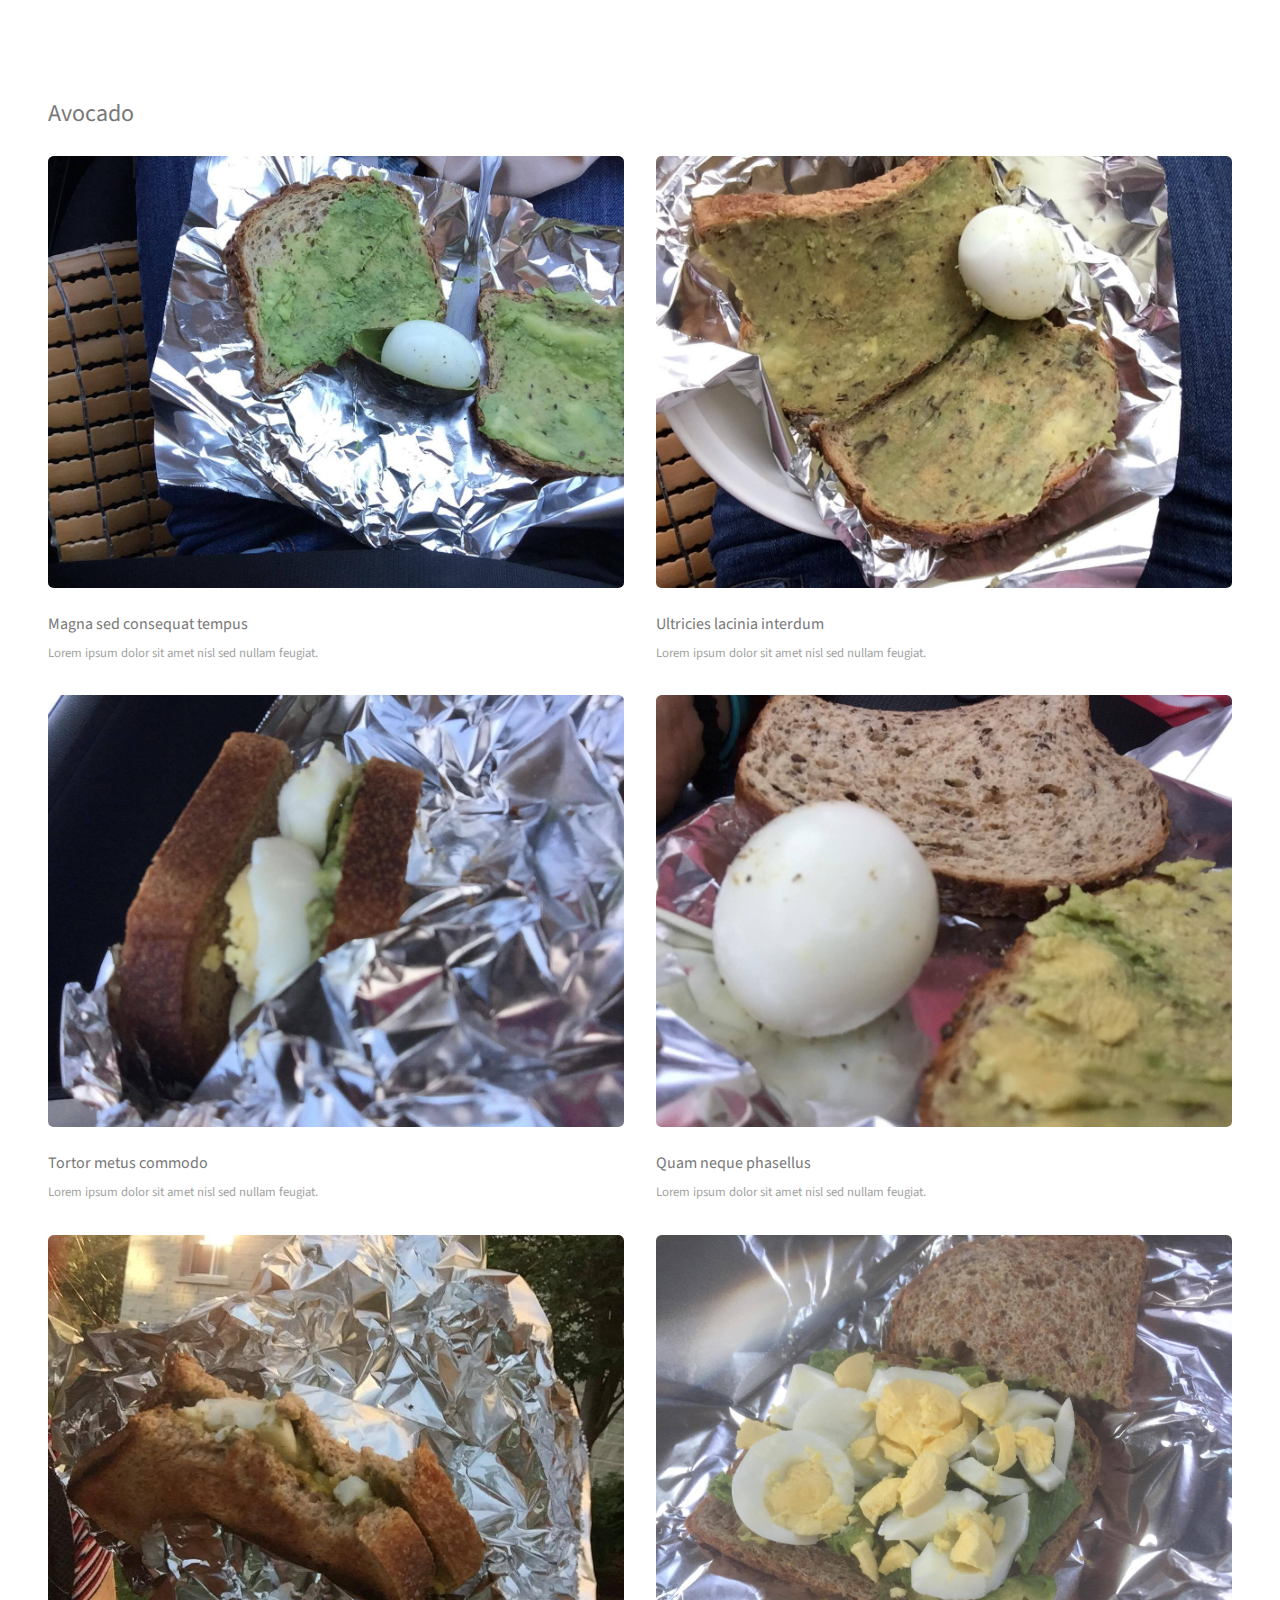
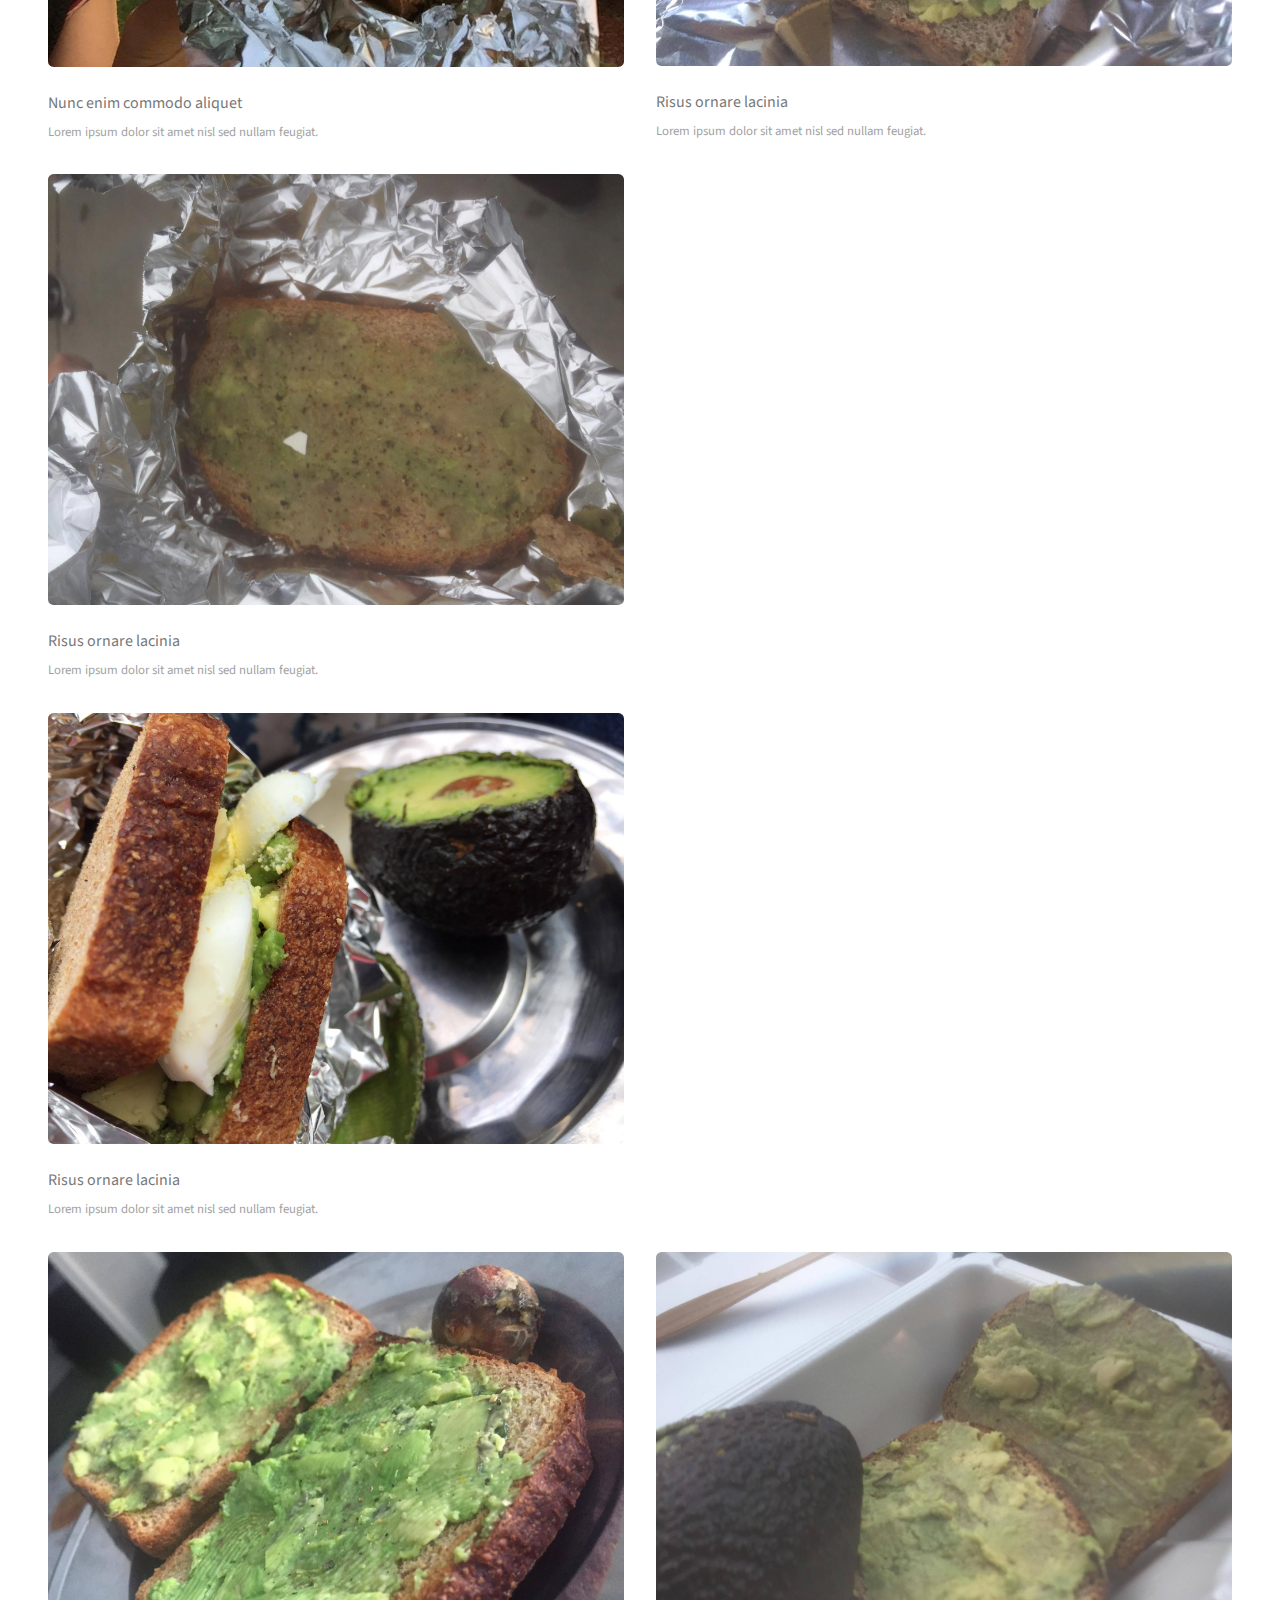
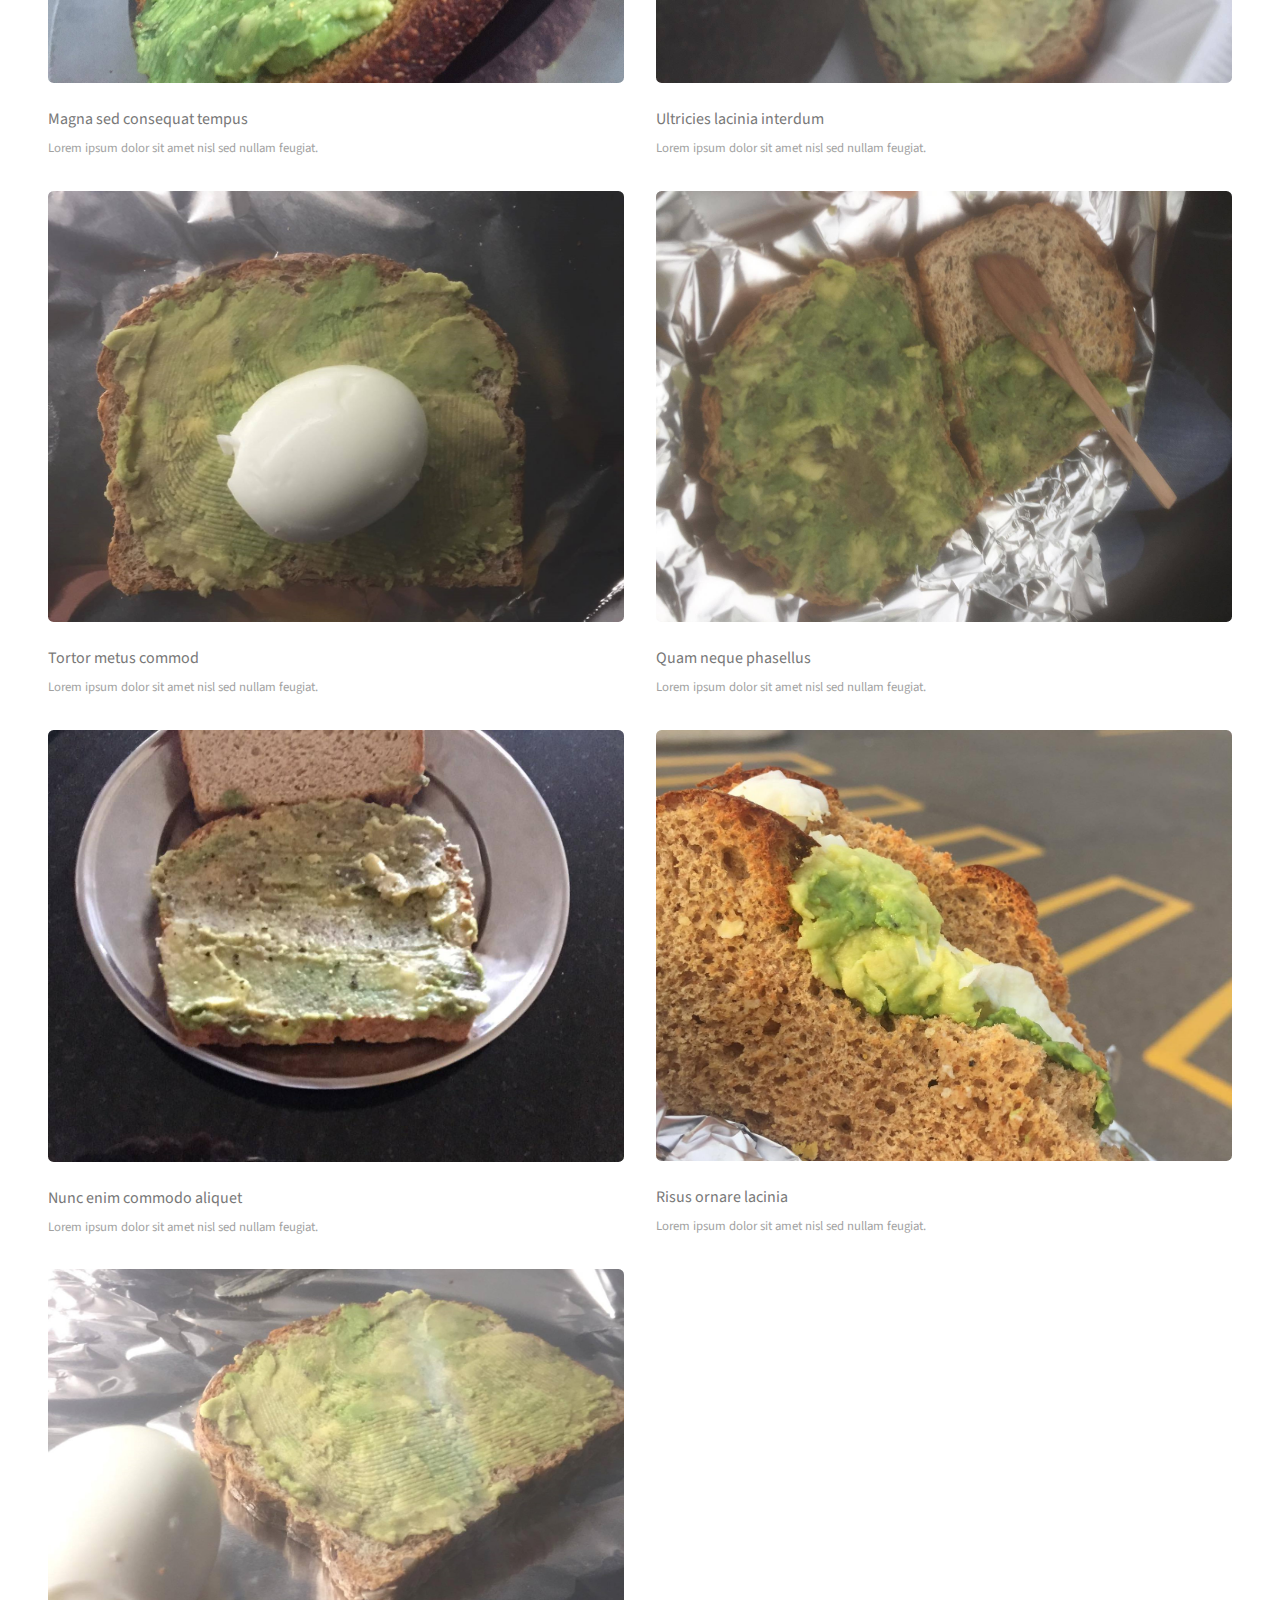
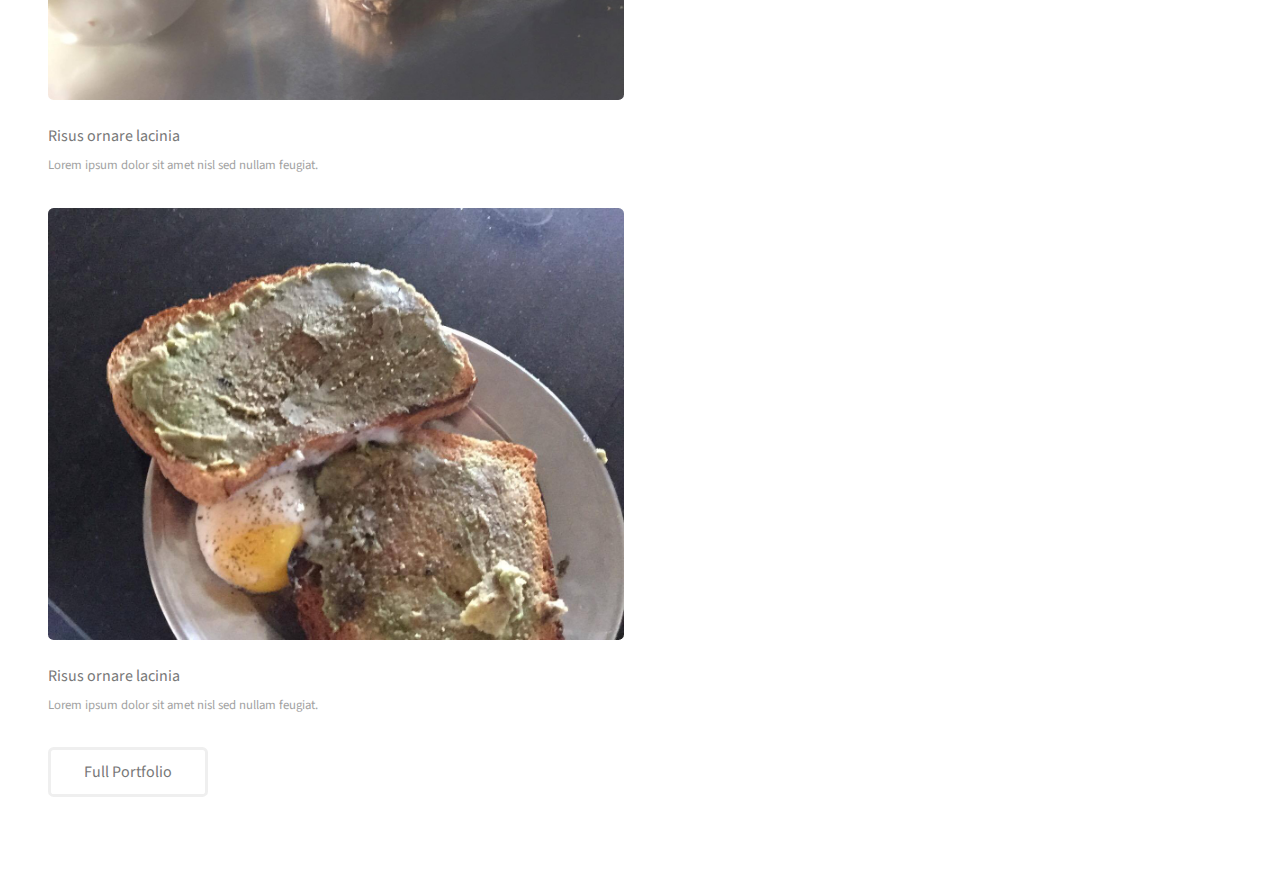
==== avocado.html @ f1cac6ac "added avocado page, fixed footer bug, added more projects to portfolio" ====
<!DOCTYPE HTML>
<!--
	Strata by HTML5 UP
	html5up.net | @ajlkn
	Free for personal and commercial use under the CCA 3.0 license (html5up.net/license)
-->
<html>
	<head>
		<title>Monica Xu | Avocado</title>
		<meta charset="utf-8" />
		<meta name="viewport" content="width=device-width, initial-scale=1" />
		<!--[if lte IE 8]><script src="assets/js/ie/html5shiv.js"></script><![endif]-->
		<link rel="stylesheet" href="assets/css/avocado.css" />
		<!--[if lte IE 8]><link rel="stylesheet" href="assets/css/ie8.css" /><![endif]-->
	</head>
	<body id="top">

		<!-- Header -->
			
		<!-- Main -->
			<div id="main">


				<!-- Two -->
					<section id="two">
						<h2>Avocado</h2>
						<div class="row">
							<article class="6u 12u$(xsmall) work-item">
								<a href="images/fulls/01.jpg" class="image fit thumb"><img src="images/thumbs/01.jpg" alt="" /></a>
								<h3>Magna sed consequat tempus</h3>
								<p>Lorem ipsum dolor sit amet nisl sed nullam feugiat.</p>
							</article>
							<article class="6u$ 12u$(xsmall) work-item">
								<a href="images/fulls/02.jpg" class="image fit thumb"><img src="images/thumbs/02.jpg" alt="" /></a>
								<h3>Ultricies lacinia interdum</h3>
								<p>Lorem ipsum dolor sit amet nisl sed nullam feugiat.</p>
							</article>
							<article class="6u 12u$(xsmall) work-item">
								<a href="images/fulls/03.jpg" class="image fit thumb"><img src="images/thumbs/03.jpg" alt="" /></a>
								<h3>Tortor metus commodo</h3>
								<p>Lorem ipsum dolor sit amet nisl sed nullam feugiat.</p>
							</article>
							<article class="6u$ 12u$(xsmall) work-item">
								<a href="images/fulls/04.jpg" class="image fit thumb"><img src="images/thumbs/04.jpg" alt="" /></a>
								<h3>Quam neque phasellus</h3>
								<p>Lorem ipsum dolor sit amet nisl sed nullam feugiat.</p>
							</article>
							<article class="6u 12u$(xsmall) work-item">
								<a href="images/fulls/05.jpg" class="image fit thumb"><img src="images/thumbs/05.jpg" alt="" /></a>
								<h3>Nunc enim commodo aliquet</h3>
								<p>Lorem ipsum dolor sit amet nisl sed nullam feugiat.</p>
							</article>
							<article class="6u$ 12u$(xsmall) work-item">
								<a href="images/fulls/06.jpg" class="image fit thumb"><img src="images/thumbs/06.jpg" alt="" /></a>
								<h3>Risus ornare lacinia</h3>
								<p>Lorem ipsum dolor sit amet nisl sed nullam feugiat.</p>
							</article>
                            <article class="6u$ 12u$(xsmall) work-item">
								<a href="images/fulls/07.jpg" class="image fit thumb"><img src="images/thumbs/07.jpg" alt="" /></a>
								<h3>Risus ornare lacinia</h3>
								<p>Lorem ipsum dolor sit amet nisl sed nullam feugiat.</p>
							</article>
                            <article class="6u$ 12u$(xsmall) work-item">
								<a href="images/fulls/078.jpg" class="image fit thumb"><img src="images/thumbs/08.jpg" alt="" /></a>
								<h3>Risus ornare lacinia</h3>
								<p>Lorem ipsum dolor sit amet nisl sed nullam feugiat.</p>
							</article>
                            <article class="6u 12u$(xsmall) work-item">
								<a href="images/fulls/09.jpg" class="image fit thumb"><img src="images/thumbs/09.jpg" alt="" /></a>
								<h3>Magna sed consequat tempus</h3>
								<p>Lorem ipsum dolor sit amet nisl sed nullam feugiat.</p>
							</article>
							<article class="6u$ 12u$(xsmall) work-item">
								<a href="images/fulls/10.jpg" class="image fit thumb"><img src="images/thumbs/10.jpg" alt="" /></a>
								<h3>Ultricies lacinia interdum</h3>
								<p>Lorem ipsum dolor sit amet nisl sed nullam feugiat.</p>
							</article>
							<article class="6u 12u$(xsmall) work-item">
								<a href="images/fulls/11.jpg" class="image fit thumb"><img src="images/thumbs/11.jpg" alt="" /></a>
								<h3>Tortor metus commod</h3>
								<p>Lorem ipsum dolor sit amet nisl sed nullam feugiat.</p>
							</article>
							<article class="6u$ 12u$(xsmall) work-item">
								<a href="images/fulls/12.jpg" class="image fit thumb"><img src="images/thumbs/12.jpg" alt="" /></a>
								<h3>Quam neque phasellus</h3>
								<p>Lorem ipsum dolor sit amet nisl sed nullam feugiat.</p>
							</article>
							<article class="6u 12u$(xsmall) work-item">
								<a href="images/fulls/13.jpg" class="image fit thumb"><img src="images/thumbs/13.jpg" alt="" /></a>
								<h3>Nunc enim commodo aliquet</h3>
								<p>Lorem ipsum dolor sit amet nisl sed nullam feugiat.</p>
							</article>
							<article class="6u$ 12u$(xsmall) work-item">
								<a href="images/fulls/14.jpg" class="image fit thumb"><img src="images/thumbs/14.jpg" alt="" /></a>
								<h3>Risus ornare lacinia</h3>
								<p>Lorem ipsum dolor sit amet nisl sed nullam feugiat.</p>
							</article>
                            <article class="6u$ 12u$(xsmall) work-item">
								<a href="images/fulls/15.jpg" class="image fit thumb"><img src="images/thumbs/15.jpg" alt="" /></a>
								<h3>Risus ornare lacinia</h3>
								<p>Lorem ipsum dolor sit amet nisl sed nullam feugiat.</p>
							</article>
                            <article class="6u$ 12u$(xsmall) work-item">
								<a href="images/fulls/16.jpg" class="image fit thumb"><img src="images/thumbs/16.jpg" alt="" /></a>
								<h3>Risus ornare lacinia</h3>
								<p>Lorem ipsum dolor sit amet nisl sed nullam feugiat.</p>
							</article>
						</div>
						<ul class="actions">
							<li><a href="#" class="button">Full Portfolio</a></li>
						</ul>
					</section>

				<!-- Three -->
					

				<!-- Four -->
				
					
			

		<!-- Scripts -->
			<script src="assets/js/jquery.min.js"></script>
			<script src="assets/js/jquery.poptrox.min.js"></script>
			<script src="assets/js/skel.min.js"></script>
			<script src="assets/js/util.js"></script>
			<!--[if lte IE 8]><script src="assets/js/ie/respond.min.js"></script><![endif]-->
			<script src="assets/js/main.js"></script>

	</body>
</html>
---- assets/css/avocado.css ----
@import url("font-awesome.min.css");
@import url("https://fonts.googleapis.com/css?family=Source+Sans+Pro:400,400italic");

/*
	Strata by HTML5 UP
	html5up.net | @ajlkn
	Free for personal and commercial use under the CCA 3.0 license (html5up.net/license)
*/

/* Reset */

	html, body, div, span, applet, object, iframe, h1, h2, h3, h4, h5, h6, p, blockquote, pre, a, abbr, acronym, address, big, cite, code, del, dfn, em, img, ins, kbd, q, s, samp, small, strike, strong, sub, sup, tt, var, b, u, i, center, dl, dt, dd, ol, ul, li, fieldset, form, label, legend, table, caption, tbody, tfoot, thead, tr, th, td, article, aside, canvas, details, embed, figure, figcaption, footer, header, hgroup, menu, nav, output, ruby, section, summary, time, mark, audio, video {
		margin: 0;
		padding: 0;
		border: 0;
		font-size: 100%;
		font: inherit;
		vertical-align: baseline;
	}

	article, aside, details, figcaption, figure, footer, header, hgroup, menu, nav, section {
		display: block;
	}

	body {
		line-height: 1;
	}

	ol, ul {
		list-style: none;
	}

	blockquote, q {
		quotes: none;
	}

	blockquote:before, blockquote:after, q:before, q:after {
		content: '';
		content: none;
	}

	table {
		border-collapse: collapse;
		border-spacing: 0;
	}

	body {
		-webkit-text-size-adjust: none;
	}

/* Box Model */

	*, *:before, *:after {
		-moz-box-sizing: border-box;
		-webkit-box-sizing: border-box;
		box-sizing: border-box;
	}

/* Containers */

	.container {
		margin-left: auto;
		margin-right: auto;
	}

	.container.\31 25\25 {
		width: 100%;
		max-width: 1200px;
		min-width: 960px;
	}

	.container.\37 5\25 {
		width: 720px;
	}

	.container.\35 0\25 {
		width: 480px;
	}

	.container.\32 5\25 {
		width: 240px;
	}

	.container {
		width: 960px;
	}

	@media screen and (max-width: 1800px) {

		.container.\31 25\25 {
			width: 100%;
			max-width: 1200px;
			min-width: 960px;
		}

		.container.\37 5\25 {
			width: 720px;
		}

		.container.\35 0\25 {
			width: 480px;
		}

		.container.\32 5\25 {
			width: 240px;
		}

		.container {
			width: 960px;
		}

	}

	@media screen and (max-width: 1280px) {

		.container.\31 25\25 {
			width: 100%;
			max-width: 1200px;
			min-width: 960px;
		}

		.container.\37 5\25 {
			width: 720px;
		}

		.container.\35 0\25 {
			width: 480px;
		}

		.container.\32 5\25 {
			width: 240px;
		}

		.container {
			width: 960px;
		}

	}

	@media screen and (max-width: 980px) {

		.container.\31 25\25 {
			width: 100%;
			max-width: 1200px;
			min-width: 960px;
		}

		.container.\37 5\25 {
			width: 720px;
		}

		.container.\35 0\25 {
			width: 480px;
		}

		.container.\32 5\25 {
			width: 240px;
		}

		.container {
			width: 960px;
		}

	}

	@media screen and (max-width: 736px) {

		.container.\31 25\25 {
			width: 100%;
			max-width: 1200px;
			min-width: 960px;
		}

		.container.\37 5\25 {
			width: 720px;
		}

		.container.\35 0\25 {
			width: 480px;
		}

		.container.\32 5\25 {
			width: 240px;
		}

		.container {
			width: 960px;
		}

	}

	@media screen and (max-width: 480px) {

		.container.\31 25\25 {
			width: 100%;
			max-width: 1200px;
			min-width: 960px;
		}

		.container.\37 5\25 {
			width: 720px;
		}

		.container.\35 0\25 {
			width: 480px;
		}

		.container.\32 5\25 {
			width: 240px;
		}

		.container {
			width: 960px;
		}

	}

/* Grid */

	.row {
		border-bottom: solid 1px transparent;
		-moz-box-sizing: border-box;
		-webkit-box-sizing: border-box;
		box-sizing: border-box;
	}

	.row > * {
		float: left;
		-moz-box-sizing: border-box;
		-webkit-box-sizing: border-box;
		box-sizing: border-box;
	}

	.row:after, .row:before {
		content: '';
		display: block;
		clear: both;
		height: 0;
	}

	.row.uniform > * > :first-child {
		margin-top: 0;
	}

	.row.uniform > * > :last-child {
		margin-bottom: 0;
	}

	.row.\30 \25 > * {
		padding: 0 0 0 0em;
	}

	.row.\30 \25 {
		margin: 0 0 -1px 0em;
	}

	.row.uniform.\30 \25 > * {
		padding: 0em 0 0 0em;
	}

	.row.uniform.\30 \25 {
		margin: 0em 0 -1px 0em;
	}

	.row > * {
		padding: 0 0 0 2.5em;
	}

	.row {
		margin: 0 0 -1px -2.5em;
	}

	.row.uniform > * {
		padding: 2.5em 0 0 2.5em;
	}

	.row.uniform {
		margin: -2.5em 0 -1px -2.5em;
	}

	.row.\32 00\25 > * {
		padding: 0 0 0 5em;
	}

	.row.\32 00\25 {
		margin: 0 0 -1px -5em;
	}

	.row.uniform.\32 00\25 > * {
		padding: 5em 0 0 5em;
	}

	.row.uniform.\32 00\25 {
		margin: -5em 0 -1px -5em;
	}

	.row.\31 50\25 > * {
		padding: 0 0 0 3.75em;
	}

	.row.\31 50\25 {
		margin: 0 0 -1px -3.75em;
	}

	.row.uniform.\31 50\25 > * {
		padding: 3.75em 0 0 3.75em;
	}

	.row.uniform.\31 50\25 {
		margin: -3.75em 0 -1px -3.75em;
	}

	.row.\35 0\25 > * {
		padding: 0 0 0 1.25em;
	}

	.row.\35 0\25 {
		margin: 0 0 -1px -1.25em;
	}

	.row.uniform.\35 0\25 > * {
		padding: 1.25em 0 0 1.25em;
	}

	.row.uniform.\35 0\25 {
		margin: -1.25em 0 -1px -1.25em;
	}

	.row.\32 5\25 > * {
		padding: 0 0 0 0.625em;
	}

	.row.\32 5\25 {
		margin: 0 0 -1px -0.625em;
	}

	.row.uniform.\32 5\25 > * {
		padding: 0.625em 0 0 0.625em;
	}

	.row.uniform.\32 5\25 {
		margin: -0.625em 0 -1px -0.625em;
	}

	.\31 2u, .\31 2u\24 {
		width: 100%;
		clear: none;
		margin-left: 0;
	}

	.\31 1u, .\31 1u\24 {
		width: 91.6666666667%;
		clear: none;
		margin-left: 0;
	}

	.\31 0u, .\31 0u\24 {
		width: 83.3333333333%;
		clear: none;
		margin-left: 0;
	}

	.\39 u, .\39 u\24 {
		width: 75%;
		clear: none;
		margin-left: 0;
	}

	.\38 u, .\38 u\24 {
		width: 66.6666666667%;
		clear: none;
		margin-left: 0;
	}

	.\37 u, .\37 u\24 {
		width: 58.3333333333%;
		clear: none;
		margin-left: 0;
	}

	.\36 u, .\36 u\24 {
		width: 50%;
		clear: none;
		margin-left: 0;
	}

	.\35 u, .\35 u\24 {
		width: 41.6666666667%;
		clear: none;
		margin-left: 0;
	}

	.\34 u, .\34 u\24 {
		width: 33.3333333333%;
		clear: none;
		margin-left: 0;
	}

	.\33 u, .\33 u\24 {
		width: 25%;
		clear: none;
		margin-left: 0;
	}

	.\32 u, .\32 u\24 {
		width: 16.6666666667%;
		clear: none;
		margin-left: 0;
	}

	.\31 u, .\31 u\24 {
		width: 8.3333333333%;
		clear: none;
		margin-left: 0;
	}

	.\31 2u\24 + *,
	.\31 1u\24 + *,
	.\31 0u\24 + *,
	.\39 u\24 + *,
	.\38 u\24 + *,
	.\37 u\24 + *,
	.\36 u\24 + *,
	.\35 u\24 + *,
	.\34 u\24 + *,
	.\33 u\24 + *,
	.\32 u\24 + *,
	.\31 u\24 + * {
		clear: left;
	}

	.\-11u {
		margin-left: 91.66667%;
	}

	.\-10u {
		margin-left: 83.33333%;
	}

	.\-9u {
		margin-left: 75%;
	}

	.\-8u {
		margin-left: 66.66667%;
	}

	.\-7u {
		margin-left: 58.33333%;
	}

	.\-6u {
		margin-left: 50%;
	}

	.\-5u {
		margin-left: 41.66667%;
	}

	.\-4u {
		margin-left: 33.33333%;
	}

	.\-3u {
		margin-left: 25%;
	}

	.\-2u {
		margin-left: 16.66667%;
	}

	.\-1u {
		margin-left: 8.33333%;
	}

	@media screen and (max-width: 1800px) {

		.row > * {
			padding: 0 0 0 2.5em;
		}

		.row {
			margin: 0 0 -1px -2.5em;
		}

		.row.uniform > * {
			padding: 2.5em 0 0 2.5em;
		}

		.row.uniform {
			margin: -2.5em 0 -1px -2.5em;
		}

		.row.\32 00\25 > * {
			padding: 0 0 0 5em;
		}

		.row.\32 00\25 {
			margin: 0 0 -1px -5em;
		}

		.row.uniform.\32 00\25 > * {
			padding: 5em 0 0 5em;
		}

		.row.uniform.\32 00\25 {
			margin: -5em 0 -1px -5em;
		}

		.row.\31 50\25 > * {
			padding: 0 0 0 3.75em;
		}

		.row.\31 50\25 {
			margin: 0 0 -1px -3.75em;
		}

		.row.uniform.\31 50\25 > * {
			padding: 3.75em 0 0 3.75em;
		}

		.row.uniform.\31 50\25 {
			margin: -3.75em 0 -1px -3.75em;
		}

		.row.\35 0\25 > * {
			padding: 0 0 0 1.25em;
		}

		.row.\35 0\25 {
			margin: 0 0 -1px -1.25em;
		}

		.row.uniform.\35 0\25 > * {
			padding: 1.25em 0 0 1.25em;
		}

		.row.uniform.\35 0\25 {
			margin: -1.25em 0 -1px -1.25em;
		}

		.row.\32 5\25 > * {
			padding: 0 0 0 0.625em;
		}

		.row.\32 5\25 {
			margin: 0 0 -1px -0.625em;
		}

		.row.uniform.\32 5\25 > * {
			padding: 0.625em 0 0 0.625em;
		}

		.row.uniform.\32 5\25 {
			margin: -0.625em 0 -1px -0.625em;
		}

		.\31 2u\28xlarge\29, .\31 2u\24\28xlarge\29 {
			width: 100%;
			clear: none;
			margin-left: 0;
		}

		.\31 1u\28xlarge\29, .\31 1u\24\28xlarge\29 {
			width: 91.6666666667%;
			clear: none;
			margin-left: 0;
		}

		.\31 0u\28xlarge\29, .\31 0u\24\28xlarge\29 {
			width: 83.3333333333%;
			clear: none;
			margin-left: 0;
		}

		.\39 u\28xlarge\29, .\39 u\24\28xlarge\29 {
			width: 75%;
			clear: none;
			margin-left: 0;
		}

		.\38 u\28xlarge\29, .\38 u\24\28xlarge\29 {
			width: 66.6666666667%;
			clear: none;
			margin-left: 0;
		}

		.\37 u\28xlarge\29, .\37 u\24\28xlarge\29 {
			width: 58.3333333333%;
			clear: none;
			margin-left: 0;
		}

		.\36 u\28xlarge\29, .\36 u\24\28xlarge\29 {
			width: 50%;
			clear: none;
			margin-left: 0;
		}

		.\35 u\28xlarge\29, .\35 u\24\28xlarge\29 {
			width: 41.6666666667%;
			clear: none;
			margin-left: 0;
		}

		.\34 u\28xlarge\29, .\34 u\24\28xlarge\29 {
			width: 33.3333333333%;
			clear: none;
			margin-left: 0;
		}

		.\33 u\28xlarge\29, .\33 u\24\28xlarge\29 {
			width: 25%;
			clear: none;
			margin-left: 0;
		}

		.\32 u\28xlarge\29, .\32 u\24\28xlarge\29 {
			width: 16.6666666667%;
			clear: none;
			margin-left: 0;
		}

		.\31 u\28xlarge\29, .\31 u\24\28xlarge\29 {
			width: 8.3333333333%;
			clear: none;
			margin-left: 0;
		}

		.\31 2u\24\28xlarge\29 + *,
		.\31 1u\24\28xlarge\29 + *,
		.\31 0u\24\28xlarge\29 + *,
		.\39 u\24\28xlarge\29 + *,
		.\38 u\24\28xlarge\29 + *,
		.\37 u\24\28xlarge\29 + *,
		.\36 u\24\28xlarge\29 + *,
		.\35 u\24\28xlarge\29 + *,
		.\34 u\24\28xlarge\29 + *,
		.\33 u\24\28xlarge\29 + *,
		.\32 u\24\28xlarge\29 + *,
		.\31 u\24\28xlarge\29 + * {
			clear: left;
		}

		.\-11u\28xlarge\29 {
			margin-left: 91.66667%;
		}

		.\-10u\28xlarge\29 {
			margin-left: 83.33333%;
		}

		.\-9u\28xlarge\29 {
			margin-left: 75%;
		}

		.\-8u\28xlarge\29 {
			margin-left: 66.66667%;
		}

		.\-7u\28xlarge\29 {
			margin-left: 58.33333%;
		}

		.\-6u\28xlarge\29 {
			margin-left: 50%;
		}

		.\-5u\28xlarge\29 {
			margin-left: 41.66667%;
		}

		.\-4u\28xlarge\29 {
			margin-left: 33.33333%;
		}

		.\-3u\28xlarge\29 {
			margin-left: 25%;
		}

		.\-2u\28xlarge\29 {
			margin-left: 16.66667%;
		}

		.\-1u\28xlarge\29 {
			margin-left: 8.33333%;
		}

	}

	@media screen and (max-width: 1280px) {

		.row > * {
			padding: 0 0 0 2em;
		}

		.row {
			margin: 0 0 -1px -2em;
		}

		.row.uniform > * {
			padding: 2em 0 0 2em;
		}

		.row.uniform {
			margin: -2em 0 -1px -2em;
		}

		.row.\32 00\25 > * {
			padding: 0 0 0 4em;
		}

		.row.\32 00\25 {
			margin: 0 0 -1px -4em;
		}

		.row.uniform.\32 00\25 > * {
			padding: 4em 0 0 4em;
		}

		.row.uniform.\32 00\25 {
			margin: -4em 0 -1px -4em;
		}

		.row.\31 50\25 > * {
			padding: 0 0 0 3em;
		}

		.row.\31 50\25 {
			margin: 0 0 -1px -3em;
		}

		.row.uniform.\31 50\25 > * {
			padding: 3em 0 0 3em;
		}

		.row.uniform.\31 50\25 {
			margin: -3em 0 -1px -3em;
		}

		.row.\35 0\25 > * {
			padding: 0 0 0 1em;
		}

		.row.\35 0\25 {
			margin: 0 0 -1px -1em;
		}

		.row.uniform.\35 0\25 > * {
			padding: 1em 0 0 1em;
		}

		.row.uniform.\35 0\25 {
			margin: -1em 0 -1px -1em;
		}

		.row.\32 5\25 > * {
			padding: 0 0 0 0.5em;
		}

		.row.\32 5\25 {
			margin: 0 0 -1px -0.5em;
		}

		.row.uniform.\32 5\25 > * {
			padding: 0.5em 0 0 0.5em;
		}

		.row.uniform.\32 5\25 {
			margin: -0.5em 0 -1px -0.5em;
		}

		.\31 2u\28large\29, .\31 2u\24\28large\29 {
			width: 100%;
			clear: none;
			margin-left: 0;
		}

		.\31 1u\28large\29, .\31 1u\24\28large\29 {
			width: 91.6666666667%;
			clear: none;
			margin-left: 0;
		}

		.\31 0u\28large\29, .\31 0u\24\28large\29 {
			width: 83.3333333333%;
			clear: none;
			margin-left: 0;
		}

		.\39 u\28large\29, .\39 u\24\28large\29 {
			width: 75%;
			clear: none;
			margin-left: 0;
		}

		.\38 u\28large\29, .\38 u\24\28large\29 {
			width: 66.6666666667%;
			clear: none;
			margin-left: 0;
		}

		.\37 u\28large\29, .\37 u\24\28large\29 {
			width: 58.3333333333%;
			clear: none;
			margin-left: 0;
		}

		.\36 u\28large\29, .\36 u\24\28large\29 {
			width: 50%;
			clear: none;
			margin-left: 0;
		}

		.\35 u\28large\29, .\35 u\24\28large\29 {
			width: 41.6666666667%;
			clear: none;
			margin-left: 0;
		}

		.\34 u\28large\29, .\34 u\24\28large\29 {
			width: 33.3333333333%;
			clear: none;
			margin-left: 0;
		}

		.\33 u\28large\29, .\33 u\24\28large\29 {
			width: 25%;
			clear: none;
			margin-left: 0;
		}

		.\32 u\28large\29, .\32 u\24\28large\29 {
			width: 16.6666666667%;
			clear: none;
			margin-left: 0;
		}

		.\31 u\28large\29, .\31 u\24\28large\29 {
			width: 8.3333333333%;
			clear: none;
			margin-left: 0;
		}

		.\31 2u\24\28large\29 + *,
		.\31 1u\24\28large\29 + *,
		.\31 0u\24\28large\29 + *,
		.\39 u\24\28large\29 + *,
		.\38 u\24\28large\29 + *,
		.\37 u\24\28large\29 + *,
		.\36 u\24\28large\29 + *,
		.\35 u\24\28large\29 + *,
		.\34 u\24\28large\29 + *,
		.\33 u\24\28large\29 + *,
		.\32 u\24\28large\29 + *,
		.\31 u\24\28large\29 + * {
			clear: left;
		}

		.\-11u\28large\29 {
			margin-left: 91.66667%;
		}

		.\-10u\28large\29 {
			margin-left: 83.33333%;
		}

		.\-9u\28large\29 {
			margin-left: 75%;
		}

		.\-8u\28large\29 {
			margin-left: 66.66667%;
		}

		.\-7u\28large\29 {
			margin-left: 58.33333%;
		}

		.\-6u\28large\29 {
			margin-left: 50%;
		}

		.\-5u\28large\29 {
			margin-left: 41.66667%;
		}

		.\-4u\28large\29 {
			margin-left: 33.33333%;
		}

		.\-3u\28large\29 {
			margin-left: 25%;
		}

		.\-2u\28large\29 {
			margin-left: 16.66667%;
		}

		.\-1u\28large\29 {
			margin-left: 8.33333%;
		}

	}

	@media screen and (max-width: 980px) {

		.row > * {
			padding: 0 0 0 2em;
		}

		.row {
			margin: 0 0 -1px -2em;
		}

		.row.uniform > * {
			padding: 2em 0 0 2em;
		}

		.row.uniform {
			margin: -2em 0 -1px -2em;
		}

		.row.\32 00\25 > * {
			padding: 0 0 0 4em;
		}

		.row.\32 00\25 {
			margin: 0 0 -1px -4em;
		}

		.row.uniform.\32 00\25 > * {
			padding: 4em 0 0 4em;
		}

		.row.uniform.\32 00\25 {
			margin: -4em 0 -1px -4em;
		}

		.row.\31 50\25 > * {
			padding: 0 0 0 3em;
		}

		.row.\31 50\25 {
			margin: 0 0 -1px -3em;
		}

		.row.uniform.\31 50\25 > * {
			padding: 3em 0 0 3em;
		}

		.row.uniform.\31 50\25 {
			margin: -3em 0 -1px -3em;
		}

		.row.\35 0\25 > * {
			padding: 0 0 0 1em;
		}

		.row.\35 0\25 {
			margin: 0 0 -1px -1em;
		}

		.row.uniform.\35 0\25 > * {
			padding: 1em 0 0 1em;
		}

		.row.uniform.\35 0\25 {
			margin: -1em 0 -1px -1em;
		}

		.row.\32 5\25 > * {
			padding: 0 0 0 0.5em;
		}

		.row.\32 5\25 {
			margin: 0 0 -1px -0.5em;
		}

		.row.uniform.\32 5\25 > * {
			padding: 0.5em 0 0 0.5em;
		}

		.row.uniform.\32 5\25 {
			margin: -0.5em 0 -1px -0.5em;
		}

		.\31 2u\28medium\29, .\31 2u\24\28medium\29 {
			width: 100%;
			clear: none;
			margin-left: 0;
		}

		.\31 1u\28medium\29, .\31 1u\24\28medium\29 {
			width: 91.6666666667%;
			clear: none;
			margin-left: 0;
		}

		.\31 0u\28medium\29, .\31 0u\24\28medium\29 {
			width: 83.3333333333%;
			clear: none;
			margin-left: 0;
		}

		.\39 u\28medium\29, .\39 u\24\28medium\29 {
			width: 75%;
			clear: none;
			margin-left: 0;
		}

		.\38 u\28medium\29, .\38 u\24\28medium\29 {
			width: 66.6666666667%;
			clear: none;
			margin-left: 0;
		}

		.\37 u\28medium\29, .\37 u\24\28medium\29 {
			width: 58.3333333333%;
			clear: none;
			margin-left: 0;
		}

		.\36 u\28medium\29, .\36 u\24\28medium\29 {
			width: 50%;
			clear: none;
			margin-left: 0;
		}

		.\35 u\28medium\29, .\35 u\24\28medium\29 {
			width: 41.6666666667%;
			clear: none;
			margin-left: 0;
		}

		.\34 u\28medium\29, .\34 u\24\28medium\29 {
			width: 33.3333333333%;
			clear: none;
			margin-left: 0;
		}

		.\33 u\28medium\29, .\33 u\24\28medium\29 {
			width: 25%;
			clear: none;
			margin-left: 0;
		}

		.\32 u\28medium\29, .\32 u\24\28medium\29 {
			width: 16.6666666667%;
			clear: none;
			margin-left: 0;
		}

		.\31 u\28medium\29, .\31 u\24\28medium\29 {
			width: 8.3333333333%;
			clear: none;
			margin-left: 0;
		}

		.\31 2u\24\28medium\29 + *,
		.\31 1u\24\28medium\29 + *,
		.\31 0u\24\28medium\29 + *,
		.\39 u\24\28medium\29 + *,
		.\38 u\24\28medium\29 + *,
		.\37 u\24\28medium\29 + *,
		.\36 u\24\28medium\29 + *,
		.\35 u\24\28medium\29 + *,
		.\34 u\24\28medium\29 + *,
		.\33 u\24\28medium\29 + *,
		.\32 u\24\28medium\29 + *,
		.\31 u\24\28medium\29 + * {
			clear: left;
		}

		.\-11u\28medium\29 {
			margin-left: 91.66667%;
		}

		.\-10u\28medium\29 {
			margin-left: 83.33333%;
		}

		.\-9u\28medium\29 {
			margin-left: 75%;
		}

		.\-8u\28medium\29 {
			margin-left: 66.66667%;
		}

		.\-7u\28medium\29 {
			margin-left: 58.33333%;
		}

		.\-6u\28medium\29 {
			margin-left: 50%;
		}

		.\-5u\28medium\29 {
			margin-left: 41.66667%;
		}

		.\-4u\28medium\29 {
			margin-left: 33.33333%;
		}

		.\-3u\28medium\29 {
			margin-left: 25%;
		}

		.\-2u\28medium\29 {
			margin-left: 16.66667%;
		}

		.\-1u\28medium\29 {
			margin-left: 8.33333%;
		}

	}

	@media screen and (max-width: 736px) {

		.row > * {
			padding: 0 0 0 1.5em;
		}

		.row {
			margin: 0 0 -1px -1.5em;
		}

		.row.uniform > * {
			padding: 1.5em 0 0 1.5em;
		}

		.row.uniform {
			margin: -1.5em 0 -1px -1.5em;
		}

		.row.\32 00\25 > * {
			padding: 0 0 0 3em;
		}

		.row.\32 00\25 {
			margin: 0 0 -1px -3em;
		}

		.row.uniform.\32 00\25 > * {
			padding: 3em 0 0 3em;
		}

		.row.uniform.\32 00\25 {
			margin: -3em 0 -1px -3em;
		}

		.row.\31 50\25 > * {
			padding: 0 0 0 2.25em;
		}

		.row.\31 50\25 {
			margin: 0 0 -1px -2.25em;
		}

		.row.uniform.\31 50\25 > * {
			padding: 2.25em 0 0 2.25em;
		}

		.row.uniform.\31 50\25 {
			margin: -2.25em 0 -1px -2.25em;
		}

		.row.\35 0\25 > * {
			padding: 0 0 0 0.75em;
		}

		.row.\35 0\25 {
			margin: 0 0 -1px -0.75em;
		}

		.row.uniform.\35 0\25 > * {
			padding: 0.75em 0 0 0.75em;
		}

		.row.uniform.\35 0\25 {
			margin: -0.75em 0 -1px -0.75em;
		}

		.row.\32 5\25 > * {
			padding: 0 0 0 0.375em;
		}

		.row.\32 5\25 {
			margin: 0 0 -1px -0.375em;
		}

		.row.uniform.\32 5\25 > * {
			padding: 0.375em 0 0 0.375em;
		}

		.row.uniform.\32 5\25 {
			margin: -0.375em 0 -1px -0.375em;
		}

		.\31 2u\28small\29, .\31 2u\24\28small\29 {
			width: 100%;
			clear: none;
			margin-left: 0;
		}

		.\31 1u\28small\29, .\31 1u\24\28small\29 {
			width: 91.6666666667%;
			clear: none;
			margin-left: 0;
		}

		.\31 0u\28small\29, .\31 0u\24\28small\29 {
			width: 83.3333333333%;
			clear: none;
			margin-left: 0;
		}

		.\39 u\28small\29, .\39 u\24\28small\29 {
			width: 75%;
			clear: none;
			margin-left: 0;
		}

		.\38 u\28small\29, .\38 u\24\28small\29 {
			width: 66.6666666667%;
			clear: none;
			margin-left: 0;
		}

		.\37 u\28small\29, .\37 u\24\28small\29 {
			width: 58.3333333333%;
			clear: none;
			margin-left: 0;
		}

		.\36 u\28small\29, .\36 u\24\28small\29 {
			width: 50%;
			clear: none;
			margin-left: 0;
		}

		.\35 u\28small\29, .\35 u\24\28small\29 {
			width: 41.6666666667%;
			clear: none;
			margin-left: 0;
		}

		.\34 u\28small\29, .\34 u\24\28small\29 {
			width: 33.3333333333%;
			clear: none;
			margin-left: 0;
		}

		.\33 u\28small\29, .\33 u\24\28small\29 {
			width: 25%;
			clear: none;
			margin-left: 0;
		}

		.\32 u\28small\29, .\32 u\24\28small\29 {
			width: 16.6666666667%;
			clear: none;
			margin-left: 0;
		}

		.\31 u\28small\29, .\31 u\24\28small\29 {
			width: 8.3333333333%;
			clear: none;
			margin-left: 0;
		}

		.\31 2u\24\28small\29 + *,
		.\31 1u\24\28small\29 + *,
		.\31 0u\24\28small\29 + *,
		.\39 u\24\28small\29 + *,
		.\38 u\24\28small\29 + *,
		.\37 u\24\28small\29 + *,
		.\36 u\24\28small\29 + *,
		.\35 u\24\28small\29 + *,
		.\34 u\24\28small\29 + *,
		.\33 u\24\28small\29 + *,
		.\32 u\24\28small\29 + *,
		.\31 u\24\28small\29 + * {
			clear: left;
		}

		.\-11u\28small\29 {
			margin-left: 91.66667%;
		}

		.\-10u\28small\29 {
			margin-left: 83.33333%;
		}

		.\-9u\28small\29 {
			margin-left: 75%;
		}

		.\-8u\28small\29 {
			margin-left: 66.66667%;
		}

		.\-7u\28small\29 {
			margin-left: 58.33333%;
		}

		.\-6u\28small\29 {
			margin-left: 50%;
		}

		.\-5u\28small\29 {
			margin-left: 41.66667%;
		}

		.\-4u\28small\29 {
			margin-left: 33.33333%;
		}

		.\-3u\28small\29 {
			margin-left: 25%;
		}

		.\-2u\28small\29 {
			margin-left: 16.66667%;
		}

		.\-1u\28small\29 {
			margin-left: 8.33333%;
		}

	}

	@media screen and (max-width: 480px) {

		.row > * {
			padding: 0 0 0 1.5em;
		}

		.row {
			margin: 0 0 -1px -1.5em;
		}

		.row.uniform > * {
			padding: 1.5em 0 0 1.5em;
		}

		.row.uniform {
			margin: -1.5em 0 -1px -1.5em;
		}

		.row.\32 00\25 > * {
			padding: 0 0 0 3em;
		}

		.row.\32 00\25 {
			margin: 0 0 -1px -3em;
		}

		.row.uniform.\32 00\25 > * {
			padding: 3em 0 0 3em;
		}

		.row.uniform.\32 00\25 {
			margin: -3em 0 -1px -3em;
		}

		.row.\31 50\25 > * {
			padding: 0 0 0 2.25em;
		}

		.row.\31 50\25 {
			margin: 0 0 -1px -2.25em;
		}

		.row.uniform.\31 50\25 > * {
			padding: 2.25em 0 0 2.25em;
		}

		.row.uniform.\31 50\25 {
			margin: -2.25em 0 -1px -2.25em;
		}

		.row.\35 0\25 > * {
			padding: 0 0 0 0.75em;
		}

		.row.\35 0\25 {
			margin: 0 0 -1px -0.75em;
		}

		.row.uniform.\35 0\25 > * {
			padding: 0.75em 0 0 0.75em;
		}

		.row.uniform.\35 0\25 {
			margin: -0.75em 0 -1px -0.75em;
		}

		.row.\32 5\25 > * {
			padding: 0 0 0 0.375em;
		}

		.row.\32 5\25 {
			margin: 0 0 -1px -0.375em;
		}

		.row.uniform.\32 5\25 > * {
			padding: 0.375em 0 0 0.375em;
		}

		.row.uniform.\32 5\25 {
			margin: -0.375em 0 -1px -0.375em;
		}

		.\31 2u\28xsmall\29, .\31 2u\24\28xsmall\29 {
			width: 100%;
			clear: none;
			margin-left: 0;
		}

		.\31 1u\28xsmall\29, .\31 1u\24\28xsmall\29 {
			width: 91.6666666667%;
			clear: none;
			margin-left: 0;
		}

		.\31 0u\28xsmall\29, .\31 0u\24\28xsmall\29 {
			width: 83.3333333333%;
			clear: none;
			margin-left: 0;
		}

		.\39 u\28xsmall\29, .\39 u\24\28xsmall\29 {
			width: 75%;
			clear: none;
			margin-left: 0;
		}

		.\38 u\28xsmall\29, .\38 u\24\28xsmall\29 {
			width: 66.6666666667%;
			clear: none;
			margin-left: 0;
		}

		.\37 u\28xsmall\29, .\37 u\24\28xsmall\29 {
			width: 58.3333333333%;
			clear: none;
			margin-left: 0;
		}

		.\36 u\28xsmall\29, .\36 u\24\28xsmall\29 {
			width: 50%;
			clear: none;
			margin-left: 0;
		}

		.\35 u\28xsmall\29, .\35 u\24\28xsmall\29 {
			width: 41.6666666667%;
			clear: none;
			margin-left: 0;
		}

		.\34 u\28xsmall\29, .\34 u\24\28xsmall\29 {
			width: 33.3333333333%;
			clear: none;
			margin-left: 0;
		}

		.\33 u\28xsmall\29, .\33 u\24\28xsmall\29 {
			width: 25%;
			clear: none;
			margin-left: 0;
		}

		.\32 u\28xsmall\29, .\32 u\24\28xsmall\29 {
			width: 16.6666666667%;
			clear: none;
			margin-left: 0;
		}

		.\31 u\28xsmall\29, .\31 u\24\28xsmall\29 {
			width: 8.3333333333%;
			clear: none;
			margin-left: 0;
		}

		.\31 2u\24\28xsmall\29 + *,
		.\31 1u\24\28xsmall\29 + *,
		.\31 0u\24\28xsmall\29 + *,
		.\39 u\24\28xsmall\29 + *,
		.\38 u\24\28xsmall\29 + *,
		.\37 u\24\28xsmall\29 + *,
		.\36 u\24\28xsmall\29 + *,
		.\35 u\24\28xsmall\29 + *,
		.\34 u\24\28xsmall\29 + *,
		.\33 u\24\28xsmall\29 + *,
		.\32 u\24\28xsmall\29 + *,
		.\31 u\24\28xsmall\29 + * {
			clear: left;
		}

		.\-11u\28xsmall\29 {
			margin-left: 91.66667%;
		}

		.\-10u\28xsmall\29 {
			margin-left: 83.33333%;
		}

		.\-9u\28xsmall\29 {
			margin-left: 75%;
		}

		.\-8u\28xsmall\29 {
			margin-left: 66.66667%;
		}

		.\-7u\28xsmall\29 {
			margin-left: 58.33333%;
		}

		.\-6u\28xsmall\29 {
			margin-left: 50%;
		}

		.\-5u\28xsmall\29 {
			margin-left: 41.66667%;
		}

		.\-4u\28xsmall\29 {
			margin-left: 33.33333%;
		}

		.\-3u\28xsmall\29 {
			margin-left: 25%;
		}

		.\-2u\28xsmall\29 {
			margin-left: 16.66667%;
		}

		.\-1u\28xsmall\29 {
			margin-left: 8.33333%;
		}

	}

/* Basic */

	body {
		background: #fff;
	}

		body.is-loading *, body.is-loading *:before, body.is-loading *:after {
			-moz-animation: none !important;
			-webkit-animation: none !important;
			-ms-animation: none !important;
			animation: none !important;
			-moz-transition: none !important;
			-webkit-transition: none !important;
			-ms-transition: none !important;
			transition: none !important;
		}

	body, input, select, textarea {
		color: #a2a2a2;
		font-family: "Source Sans Pro", Helvetica, sans-serif;
		font-size: 16pt;
		font-weight: 400;
		line-height: 1.75em;
	}

	a {
		-moz-transition: color 0.2s ease-in-out, border-color 0.2s ease-in-out;
		-webkit-transition: color 0.2s ease-in-out, border-color 0.2s ease-in-out;
		-ms-transition: color 0.2s ease-in-out, border-color 0.2s ease-in-out;
		transition: color 0.2s ease-in-out, border-color 0.2s ease-in-out;
		border-bottom: dotted 1px;
		color: #49bf9d;
		text-decoration: none;
	}

		a:hover {
			border-bottom-color: transparent;
			color: #49bf9d !important;
			text-decoration: none;
		}

	strong, b {
		color: #787878;
		font-weight: 400;
	}

	em, i {
		font-style: italic;
	}

	p {
		margin: 0 0 2em 0;
	}

	h1, h2, h3, h4, h5, h6 {
		color: #787878;
		font-weight: 400;
		line-height: 1em;
		margin: 0 0 1em 0;
	}

		h1 a, h2 a, h3 a, h4 a, h5 a, h6 a {
			color: inherit;
			text-decoration: none;
		}

	h1 {
		font-size: 2em;
		line-height: 1.5em;
	}

	h2 {
		font-size: 1.5em;
		line-height: 1.5em;
	}

	h3 {
		font-size: 1.25em;
		line-height: 1.5em;
	}

	h4 {
		font-size: 1.1em;
		line-height: 1.5em;
	}

	h5 {
		font-size: 0.9em;
		line-height: 1.5em;
	}

	h6 {
		font-size: 0.7em;
		line-height: 1.5em;
	}

	sub {
		font-size: 0.8em;
		position: relative;
		top: 0.5em;
	}

	sup {
		font-size: 0.8em;
		position: relative;
		top: -0.5em;
	}

	hr {
		border: 0;
		border-bottom: solid 2px #efefef;
		margin: 2em 0;
	}

		hr.major {
			margin: 3em 0;
		}

	blockquote {
		border-left: solid 6px #efefef;
		font-style: italic;
		margin: 0 0 2em 0;
		padding: 0.5em 0 0.5em 1.5em;
	}

	code {
		background: #f7f7f7;
		border-radius: 0.35em;
		border: solid 2px #efefef;
		font-family: "Courier New", monospace;
		font-size: 0.9em;
		margin: 0 0.25em;
		padding: 0.25em 0.65em;
	}

	pre {
		-webkit-overflow-scrolling: touch;
		font-family: "Courier New", monospace;
		font-size: 0.9em;
		margin: 0 0 2em 0;
	}

		pre code {
			display: block;
			line-height: 1.75em;
			padding: 1em 1.5em;
			overflow-x: auto;
		}

	.align-left {
		text-align: left;
	}

	.align-center {
		text-align: center;
	}

	.align-right {
		text-align: right;
	}

/* Section/Article */

	section.special, article.special {
		text-align: center;
	}

	header p {
		color: #b2b2b2;
		position: relative;
		margin: 0 0 1.5em 0;
	}

	header h2 + p {
		font-size: 1.25em;
		margin-top: -1em;
		line-height: 1.5em;
	}

	header h3 + p {
		font-size: 1.1em;
		margin-top: -0.8em;
		line-height: 1.5em;
	}

	header h4 + p,
	header h5 + p,
	header h6 + p {
		font-size: 0.9em;
		margin-top: -0.6em;
		line-height: 1.5em;
	}

	header.major h2 {
		font-size: 2em;
	}

/* Form */

	form {
		margin: 0 0 2em 0;
	}

	label {
		color: #787878;
		display: block;
		font-size: 0.9em;
		font-weight: 400;
		margin: 0 0 1em 0;
	}

	input[type="text"],
	input[type="password"],
	input[type="email"],
	select,
	textarea {
		-moz-appearance: none;
		-webkit-appearance: none;
		-ms-appearance: none;
		appearance: none;
		background: #f7f7f7;
		border-radius: 0.35em;
		border: solid 2px transparent;
		color: inherit;
		display: block;
		outline: 0;
		padding: 0 0.75em;
		text-decoration: none;
		width: 100%;
	}

		input[type="text"]:invalid,
		input[type="password"]:invalid,
		input[type="email"]:invalid,
		select:invalid,
		textarea:invalid {
			box-shadow: none;
		}

		input[type="text"]:focus,
		input[type="password"]:focus,
		input[type="email"]:focus,
		select:focus,
		textarea:focus {
			border-color: #49bf9d;
		}

	.select-wrapper {
		text-decoration: none;
		display: block;
		position: relative;
	}

		.select-wrapper:before {
			-moz-osx-font-smoothing: grayscale;
			-webkit-font-smoothing: antialiased;
			font-family: FontAwesome;
			font-style: normal;
			font-weight: normal;
			text-transform: none !important;
		}

		.select-wrapper:before {
			color: #dfdfdf;
			content: '\f078';
			display: block;
			height: 2.75em;
			line-height: 2.75em;
			pointer-events: none;
			position: absolute;
			right: 0;
			text-align: center;
			top: 0;
			width: 2.75em;
		}

		.select-wrapper select::-ms-expand {
			display: none;
		}

	input[type="text"],
	input[type="password"],
	input[type="email"],
	select {
		height: 2.75em;
	}

	textarea {
		padding: 0.75em;
	}

	input[type="checkbox"],
	input[type="radio"] {
		-moz-appearance: none;
		-webkit-appearance: none;
		-ms-appearance: none;
		appearance: none;
		display: block;
		float: left;
		margin-right: -2em;
		opacity: 0;
		width: 1em;
		z-index: -1;
	}

		input[type="checkbox"] + label,
		input[type="radio"] + label {
			text-decoration: none;
			color: #a2a2a2;
			cursor: pointer;
			display: inline-block;
			font-size: 1em;
			font-weight: 400;
			padding-left: 2.4em;
			padding-right: 0.75em;
			position: relative;
		}

			input[type="checkbox"] + label:before,
			input[type="radio"] + label:before {
				-moz-osx-font-smoothing: grayscale;
				-webkit-font-smoothing: antialiased;
				font-family: FontAwesome;
				font-style: normal;
				font-weight: normal;
				text-transform: none !important;
			}

			input[type="checkbox"] + label:before,
			input[type="radio"] + label:before {
				background: #f7f7f7;
				border-radius: 0.35em;
				border: solid 2px transparent;
				content: '';
				display: inline-block;
				height: 1.65em;
				left: 0;
				line-height: 1.58125em;
				position: absolute;
				text-align: center;
				top: 0;
				width: 1.65em;
			}

		input[type="checkbox"]:checked + label:before,
		input[type="radio"]:checked + label:before {
			background: #787878;
			border-color: #787878;
			color: #fff;
			content: '\f00c';
		}

		input[type="checkbox"]:focus + label:before,
		input[type="radio"]:focus + label:before {
			border-color: #49bf9d;
		}

	input[type="checkbox"] + label:before {
		border-radius: 0.35em;
	}

	input[type="radio"] + label:before {
		border-radius: 100%;
	}

	::-webkit-input-placeholder {
		color: #b2b2b2 !important;
		opacity: 1.0;
	}

	:-moz-placeholder {
		color: #b2b2b2 !important;
		opacity: 1.0;
	}

	::-moz-placeholder {
		color: #b2b2b2 !important;
		opacity: 1.0;
	}

	:-ms-input-placeholder {
		color: #b2b2b2 !important;
		opacity: 1.0;
	}

	.formerize-placeholder {
		color: #b2b2b2 !important;
		opacity: 1.0;
	}

/* Box */

	.box {
		border-radius: 0.35em;
		border: solid 2px #efefef;
		margin-bottom: 2em;
		padding: 1.5em;
	}

		.box > :last-child,
		.box > :last-child > :last-child,
		.box > :last-child > :last-child > :last-child {
			margin-bottom: 0;
		}

		.box.alt {
			border: 0;
			border-radius: 0;
			padding: 0;
		}

/* Icon */

	.icon {
		text-decoration: none;
		border-bottom: none;
		position: relative;
	}

		.icon:before {
			-moz-osx-font-smoothing: grayscale;
			-webkit-font-smoothing: antialiased;
			font-family: FontAwesome;
			font-style: normal;
			font-weight: normal;
			text-transform: none !important;
		}

		.icon > .label {
			display: none;
		}

/* Image */

	.image {
		border-radius: 0.35em;
		border: 0;
		display: inline-block;
		position: relative;
	}

		.image:before {
			-moz-transition: opacity 0.2s ease-in-out;
			-webkit-transition: opacity 0.2s ease-in-out;
			-ms-transition: opacity 0.2s ease-in-out;
			transition: opacity 0.2s ease-in-out;
			background: url("images/overlay.png");
			border-radius: 0.35em;
			content: '';
			display: block;
			height: 100%;
			left: 0;
			opacity: 0.5;
			position: absolute;
			top: 0;
			width: 100%;
		}

		.image.thumb {
			text-align: center;
		}

			.image.thumb:after {
				-moz-transition: opacity 0.2s ease-in-out;
				-webkit-transition: opacity 0.2s ease-in-out;
				-ms-transition: opacity 0.2s ease-in-out;
				transition: opacity 0.2s ease-in-out;
				border-radius: 0.35em;
				border: solid 3px rgba(255, 255, 255, 0.5);
				color: #fff;
				content: 'View';
				display: inline-block;
				font-size: 0.8em;
				font-weight: 400;
				left: 50%;
				line-height: 2.25em;
				margin: -1.25em 0 0 -3em;
				opacity: 0;
				padding: 0 1.5em;
				position: absolute;
				text-align: center;
				text-decoration: none;
				top: 50%;
				white-space: nowrap;
			}

			.image.thumb:hover:after {
				opacity: 1.0;
			}

			.image.thumb:hover:before {
				background: url("images/overlay.png"), url("images/overlay.png");
				opacity: 1.0;
			}

		.image img {
			border-radius: 0.35em;
			display: block;
		}

		.image.left {
			float: left;
			margin: 0 1.5em 1em 0;
			top: 0.25em;
		}

		.image.right {
			float: right;
			margin: 0 0 1em 1.5em;
			top: 0.25em;
		}

		.image.left, .image.right {
			max-width: 40%;
		}

			.image.left img, .image.right img {
				width: 100%;
			}

		.image.fit {
			display: block;
			margin: 0 0 2em 0;
			width: 100%;
		}

			.image.fit img {
				width: 100%;
			}

		.image.avatar {
			border-radius: 100%;
		}

			.image.avatar:before {
				display: none;
			}

			.image.avatar img {
				border-radius: 100%;
				width: 100%;
			}

/* List */

	ol {
		list-style: decimal;
		margin: 0 0 2em 0;
		padding-left: 1.25em;
	}

		ol li {
			padding-left: 0.25em;
		}

	ul {
		list-style: disc;
		margin: 0 0 2em 0;
		padding-left: 1em;
	}

		ul li {
			padding-left: 0.5em;
		}

		ul.alt {
			list-style: none;
			padding-left: 0;
		}

			ul.alt li {
				border-top: solid 2px #efefef;
				padding: 0.5em 0;
			}

				ul.alt li:first-child {
					border-top: 0;
					padding-top: 0;
				}

		ul.icons {
			cursor: default;
			list-style: none;
			padding-left: 0;
		}

			ul.icons li {
				display: inline-block;
				padding: 0 1em 0 0;
			}

				ul.icons li:last-child {
					padding-right: 0;
				}

				ul.icons li .icon:before {
					font-size: 1.5em;
				}

		ul.actions {
			cursor: default;
			list-style: none;
			padding-left: 0;
		}

			ul.actions li {
				display: inline-block;
				padding: 0 1em 0 0;
				vertical-align: middle;
			}

				ul.actions li:last-child {
					padding-right: 0;
				}

			ul.actions.small li {
				padding: 0 0.5em 0 0;
			}

			ul.actions.vertical li {
				display: block;
				padding: 1em 0 0 0;
			}

				ul.actions.vertical li:first-child {
					padding-top: 0;
				}

				ul.actions.vertical li > * {
					margin-bottom: 0;
				}

			ul.actions.vertical.small li {
				padding: 0.5em 0 0 0;
			}

				ul.actions.vertical.small li:first-child {
					padding-top: 0;
				}

			ul.actions.fit {
				display: table;
				margin-left: -1em;
				padding: 0;
				table-layout: fixed;
				width: calc(100% + 1em);
			}

				ul.actions.fit li {
					display: table-cell;
					padding: 0 0 0 1em;
				}

					ul.actions.fit li > * {
						margin-bottom: 0;
					}

				ul.actions.fit.small {
					margin-left: -0.5em;
					width: calc(100% + 0.5em);
				}

					ul.actions.fit.small li {
						padding: 0 0 0 0.5em;
					}

		ul.labeled-icons {
			list-style: none;
			padding: 0;
		}

			ul.labeled-icons li {
				line-height: 1.75em;
				margin: 1.5em 0 0 0;
				padding-left: 2.25em;
				position: relative;
			}

				ul.labeled-icons li:first-child {
					margin-top: 0;
				}

				ul.labeled-icons li a {
					color: inherit;
				}

				ul.labeled-icons li h3 {
					color: #b2b2b2;
					left: 0;
					position: absolute;
					text-align: center;
					top: 0;
					width: 1em;
				}

	dl {
		margin: 0 0 2em 0;
	}

/* Table */

	.table-wrapper {
		-webkit-overflow-scrolling: touch;
		overflow-x: auto;
	}

	table {
		margin: 0 0 2em 0;
		width: 100%;
	}

		table tbody tr {
			border: solid 1px #efefef;
			border-left: 0;
			border-right: 0;
		}

			table tbody tr:nth-child(2n + 1) {
				background-color: #f7f7f7;
			}

		table td {
			padding: 0.75em 0.75em;
		}

		table th {
			color: #787878;
			font-size: 0.9em;
			font-weight: 400;
			padding: 0 0.75em 0.75em 0.75em;
			text-align: left;
		}

		table thead {
			border-bottom: solid 2px #efefef;
		}

		table tfoot {
			border-top: solid 2px #efefef;
		}

		table.alt {
			border-collapse: separate;
		}

			table.alt tbody tr td {
				border: solid 2px #efefef;
				border-left-width: 0;
				border-top-width: 0;
			}

				table.alt tbody tr td:first-child {
					border-left-width: 2px;
				}

			table.alt tbody tr:first-child td {
				border-top-width: 2px;
			}

			table.alt thead {
				border-bottom: 0;
			}

			table.alt tfoot {
				border-top: 0;
			}

/* Button */

	input[type="submit"],
	input[type="reset"],
	input[type="button"],
	.button {
		-moz-appearance: none;
		-webkit-appearance: none;
		-ms-appearance: none;
		appearance: none;
		-moz-transition: background-color 0.2s ease-in-out, color 0.2s ease-in-out, border-color 0.2s ease-in-out;
		-webkit-transition: background-color 0.2s ease-in-out, color 0.2s ease-in-out, border-color 0.2s ease-in-out;
		-ms-transition: background-color 0.2s ease-in-out, color 0.2s ease-in-out, border-color 0.2s ease-in-out;
		transition: background-color 0.2s ease-in-out, color 0.2s ease-in-out, border-color 0.2s ease-in-out;
		background-color: transparent;
		border-radius: 0.35em;
		border: solid 3px #efefef;
		color: #787878 !important;
		cursor: pointer;
		display: inline-block;
		font-weight: 400;
		height: 3.15em;
		height: calc(2.75em + 6px);
		line-height: 2.75em;
		min-width: 10em;
		padding: 0 1.5em;
		text-align: center;
		text-decoration: none;
		white-space: nowrap;
	}

		input[type="submit"]:hover,
		input[type="reset"]:hover,
		input[type="button"]:hover,
		.button:hover {
			border-color: #49bf9d;
			color: #49bf9d !important;
		}

		input[type="submit"]:active,
		input[type="reset"]:active,
		input[type="button"]:active,
		.button:active {
			background-color: rgba(73, 191, 157, 0.1);
			border-color: #49bf9d;
			color: #49bf9d !important;
		}

		input[type="submit"].icon,
		input[type="reset"].icon,
		input[type="button"].icon,
		.button.icon {
			padding-left: 1.35em;
		}

			input[type="submit"].icon:before,
			input[type="reset"].icon:before,
			input[type="button"].icon:before,
			.button.icon:before {
				margin-right: 0.5em;
			}

		input[type="submit"].fit,
		input[type="reset"].fit,
		input[type="button"].fit,
		.button.fit {
			display: block;
			margin: 0 0 1em 0;
			min-width: 0;
			width: 100%;
		}

		input[type="submit"].small,
		input[type="reset"].small,
		input[type="button"].small,
		.button.small {
			font-size: 0.8em;
		}

		input[type="submit"].big,
		input[type="reset"].big,
		input[type="button"].big,
		.button.big {
			font-size: 1.35em;
		}

		input[type="submit"].special,
		input[type="reset"].special,
		input[type="button"].special,
		.button.special {
			background-color: #49bf9d;
			border-color: #49bf9d;
			color: #ffffff !important;
		}

			input[type="submit"].special:hover,
			input[type="reset"].special:hover,
			input[type="button"].special:hover,
			.button.special:hover {
				background-color: #5cc6a7;
				border-color: #5cc6a7;
			}

			input[type="submit"].special:active,
			input[type="reset"].special:active,
			input[type="button"].special:active,
			.button.special:active {
				background-color: #3eb08f;
				border-color: #3eb08f;
			}

		input[type="submit"].disabled, input[type="submit"]:disabled,
		input[type="reset"].disabled,
		input[type="reset"]:disabled,
		input[type="button"].disabled,
		input[type="button"]:disabled,
		.button.disabled,
		.button:disabled {
			background-color: #e7e7e7 !important;
			border-color: #e7e7e7 !important;
			color: #b2b2b2 !important;
			cursor: default;
		}

/* Work Item */

	.work-item {
		margin: 0 0 2em 0;
	}

		.work-item .image {
			margin: 0 0 1.5em 0;
		}

		.work-item h3 {
			font-size: 1em;
			margin: 0 0 0.5em 0;
		}

		.work-item p {
			font-size: 0.8em;
			line-height: 1.5em;
			margin: 0;
		}


/* Footer */

	
/* Main */

	#main {
		max-width: 54em;
		padding: 4em 4em 4em 4em;
		width: 100%;
	}

		#main > section {
			border-top: solid 2px #efefef;
			margin: 0 0 0 0;
			padding: 0 0 0 0;
		}

			#main > section:first-child {
				border-top: 0;
				margin-top: 0;
				padding-top: 0;
			}

/* Poptrox */

	@-moz-keyframes spin {
		0% {
			-moz-transform: rotate(0deg);
			-webkit-transform: rotate(0deg);
			-ms-transform: rotate(0deg);
			transform: rotate(0deg);
		}

		100% {
			-moz-transform: rotate(360deg);
			-webkit-transform: rotate(360deg);
			-ms-transform: rotate(360deg);
			transform: rotate(360deg);
		}
	}

	@-webkit-keyframes spin {
		0% {
			-moz-transform: rotate(0deg);
			-webkit-transform: rotate(0deg);
			-ms-transform: rotate(0deg);
			transform: rotate(0deg);
		}

		100% {
			-moz-transform: rotate(360deg);
			-webkit-transform: rotate(360deg);
			-ms-transform: rotate(360deg);
			transform: rotate(360deg);
		}
	}

	@-ms-keyframes spin {
		0% {
			-moz-transform: rotate(0deg);
			-webkit-transform: rotate(0deg);
			-ms-transform: rotate(0deg);
			transform: rotate(0deg);
		}

		100% {
			-moz-transform: rotate(360deg);
			-webkit-transform: rotate(360deg);
			-ms-transform: rotate(360deg);
			transform: rotate(360deg);
		}
	}

	@keyframes spin {
		0% {
			-moz-transform: rotate(0deg);
			-webkit-transform: rotate(0deg);
			-ms-transform: rotate(0deg);
			transform: rotate(0deg);
		}

		100% {
			-moz-transform: rotate(360deg);
			-webkit-transform: rotate(360deg);
			-ms-transform: rotate(360deg);
			transform: rotate(360deg);
		}
	}

	.poptrox-popup {
		-moz-box-sizing: content-box;
		-webkit-box-sizing: content-box;
		-ms-box-sizing: content-box;
		box-sizing: content-box;
		-webkit-tap-highlight-color: rgba(255, 255, 255, 0);
		background: #fff;
		border-radius: 0.35em;
		box-shadow: 0 0.1em 0.15em 0 rgba(0, 0, 0, 0.15);
		overflow: hidden;
		padding-bottom: 3em;
	}

		.poptrox-popup .loader {
			text-decoration: none;
			-moz-animation: spin 1s linear infinite;
			-webkit-animation: spin 1s linear infinite;
			-ms-animation: spin 1s linear infinite;
			animation: spin 1s linear infinite;
			font-size: 1.5em;
			height: 1em;
			left: 50%;
			line-height: 1em;
			margin: -0.5em 0 0 -0.5em;
			position: absolute;
			top: 50%;
			width: 1em;
		}

			.poptrox-popup .loader:before {
				-moz-osx-font-smoothing: grayscale;
				-webkit-font-smoothing: antialiased;
				font-family: FontAwesome;
				font-style: normal;
				font-weight: normal;
				text-transform: none !important;
			}

			.poptrox-popup .loader:before {
				content: '\f1ce';
			}

		.poptrox-popup .caption {
			background: #fff;
			bottom: 0;
			cursor: default;
			font-size: 0.9em;
			height: 3em;
			left: 0;
			line-height: 2.8em;
			position: absolute;
			text-align: center;
			width: 100%;
			z-index: 1;
		}

		.poptrox-popup .nav-next,
		.poptrox-popup .nav-previous {
			text-decoration: none;
			-moz-transition: opacity 0.2s ease-in-out;
			-webkit-transition: opacity 0.2s ease-in-out;
			-ms-transition: opacity 0.2s ease-in-out;
			transition: opacity 0.2s ease-in-out;
			-webkit-tap-highlight-color: rgba(255, 255, 255, 0);
			background: rgba(0, 0, 0, 0.01);
			cursor: pointer;
			height: 100%;
			opacity: 0;
			position: absolute;
			top: 0;
			width: 50%;
		}

			.poptrox-popup .nav-next:before,
			.poptrox-popup .nav-previous:before {
				-moz-osx-font-smoothing: grayscale;
				-webkit-font-smoothing: antialiased;
				font-family: FontAwesome;
				font-style: normal;
				font-weight: normal;
				text-transform: none !important;
			}

			.poptrox-popup .nav-next:before,
			.poptrox-popup .nav-previous:before {
				color: #fff;
				font-size: 2.5em;
				height: 1em;
				line-height: 1em;
				margin-top: -0.75em;
				position: absolute;
				text-align: center;
				top: 50%;
				width: 1.5em;
			}

		.poptrox-popup .nav-next {
			right: 0;
		}

			.poptrox-popup .nav-next:before {
				content: '\f105';
				right: 0;
			}

		.poptrox-popup .nav-previous {
			left: 0;
		}

			.poptrox-popup .nav-previous:before {
				content: '\f104';
				left: 0;
			}

		.poptrox-popup .closer {
			text-decoration: none;
			-moz-transition: opacity 0.2s ease-in-out;
			-webkit-transition: opacity 0.2s ease-in-out;
			-ms-transition: opacity 0.2s ease-in-out;
			transition: opacity 0.2s ease-in-out;
			-webkit-tap-highlight-color: rgba(255, 255, 255, 0);
			color: #fff;
			height: 4em;
			line-height: 4em;
			opacity: 0;
			position: absolute;
			right: 0;
			text-align: center;
			top: 0;
			width: 4em;
			z-index: 2;
		}

			.poptrox-popup .closer:before {
				-moz-osx-font-smoothing: grayscale;
				-webkit-font-smoothing: antialiased;
				font-family: FontAwesome;
				font-style: normal;
				font-weight: normal;
				text-transform: none !important;
			}

			.poptrox-popup .closer:before {
				-moz-box-sizing: content-box;
				-webkit-box-sizing: content-box;
				-ms-box-sizing: content-box;
				box-sizing: content-box;
				border-radius: 100%;
				border: solid 3px rgba(255, 255, 255, 0.5);
				content: '\f00d';
				display: block;
				font-size: 1em;
				height: 1.75em;
				left: 50%;
				line-height: 1.75em;
				margin: -0.875em 0 0 -0.875em;
				position: absolute;
				top: 50%;
				width: 1.75em;
			}

		.poptrox-popup:hover .nav-next,
		.poptrox-popup:hover .nav-previous {
			opacity: 0.5;
		}

			.poptrox-popup:hover .nav-next:hover,
			.poptrox-popup:hover .nav-previous:hover {
				opacity: 1.0;
			}

		.poptrox-popup:hover .closer {
			opacity: 0.5;
		}

			.poptrox-popup:hover .closer:hover {
				opacity: 1.0;
			}

/* Touch */

	body.is-touch .image.thumb:before {
		opacity: 0.5 !important;
	}

	body.is-touch .image.thumb:after {
		display: none !important;
	}

	body.is-touch #header {
		background-attachment: scroll;
		background-size: auto, cover;
	}

	body.is-touch .poptrox-popup .nav-next,
	body.is-touch .poptrox-popup .nav-previous,
	body.is-touch .poptrox-popup .closer {
		opacity: 1.0 !important;
	}

/* XLarge */

	@media screen and (max-width: 1800px) {

		/* Basic */

			body, input, select, textarea {
				font-size: 12pt;
			}

	}

/* Large */

	@media screen and (max-width: 1280px) {

		/* Header */

			#header {
				padding: 6em 3em 3em 3em;
				width: 30%;
			}

				#header h1 {
					font-size: 1.25em;
				}

					#header h1 br {
						display: none;
					}

		/* Footer */

			#footer .copyright li {
				border-left-width: 0;
				display: block;
				line-height: 2.25em;
				margin-left: 0;
				padding-left: 0;
			}

		/* Main */

			#main {
				max-width: none;
				padding: 6em 3em 3em 3em;
			}

	}

/* Medium */

	@media screen and (max-width: 980px) {

		/* Basic */

			h1 br, h2 br, h3 br, h4 br, h5 br, h6 br {
				display: none;
			}

		/* List */

			ul.icons li .icon {
				font-size: 1.25em;
			}

		/* Header */

			#header {
				background-attachment: scroll;
				background-position: top left, center center;
				background-size: auto,		cover;
				left: auto;
				padding: 6em 4em;
				position: relative;
				text-align: center;
				top: auto;
				width: 100%;
				display: block;
			}

				#header h1 {
					font-size: 1.75em;
				}

					#header h1 br {
						display: inline;
					}

		/* Footer */

			#footer {
				background-attachment: scroll;
				background-color: #1f1815;
				background-image: url("images/overlay.png"), url("../../images/bg.jpg");
				background-position: top left,						bottom center;
				background-repeat: repeat,							no-repeat;
				background-size: auto,							cover;
				bottom: auto;
				left: auto;
				padding: 4em 4em 6em 4em;
				position: relative;
				text-align: center;
				width: 100%;
			}

				#footer .icons {
					margin: 0 0 1em 0;
				}

				#footer .copyright {
					margin: 0 0 1em 0;
				}

					#footer .copyright li {
						border-left-width: 1px;
						display: inline-block;
						line-height: 1em;
						margin-left: 0.75em;
						padding-left: 0.75em;
					}

		/* Main */

			#main {
				margin: 0;
				padding: 6em 4em;
				width: 100%;
			}

	}

/* Small */

	@media screen and (max-width: 736px) {

		/* Basic */

			h1 {
				font-size: 1.5em;
			}

			h2 {
				font-size: 1.2em;
			}

			h3 {
				font-size: 1em;
			}

		/* Section/Article */

			section.special, article.special {
				text-align: center;
			}

			header.major h2 {
				font-size: 1.35em;
			}

		/* List */

			ul.labeled-icons li {
				padding-left: 2em;
			}

				ul.labeled-icons li h3 {
					line-height: 1.75em;
				}

		/* Header */

			#header {
				padding: 2.25em 1.5em;
			}

				#header h1 {
					font-size: 1.35em;
				}

		/* Footer */

			#footer {
				padding: 2.25em 1.5em;
			}

		/* Main */

			#main {
				padding: 2.25em 1.5em 0.25em 1.5em;
			}

				#main > section {
					margin: 2.25em 0 0 0;
					padding: 2.25em 0 0 0;
				}

		/* Poptrox */

			.poptrox-popup {
				border-radius: 0;
			}

				.poptrox-popup .nav-next:before,
				.poptrox-popup .nav-previous:before {
					margin-top: -1em;
				}

	}

/* XSmall */

	@media screen and (max-width: 480px) {

		/* List */

			ul.actions {
				margin: 0 0 2em 0;
			}

				ul.actions li {
					display: block;
					padding: 1em 0 0 0;
					text-align: center;
					width: 100%;
				}

					ul.actions li:first-child {
						padding-top: 0;
					}

					ul.actions li > * {
						margin: 0 !important;
						width: 100%;
					}

						ul.actions li > *.icon:before {
							margin-left: -2em;
						}

				ul.actions.small li {
					padding: 0.5em 0 0 0;
				}

					ul.actions.small li:first-child {
						padding-top: 0;
					}

		/* Header */

			#header {
				padding: 4.5em 1.5em;
			}

				#header h1 br {
					display: none;
				}

		/* Footer */

			#footer .copyright li {
				border-left-width: 0;
				display: block;
				line-height: 2.25em;
				margin-left: 0;
				padding-left: 0;
			}

	}
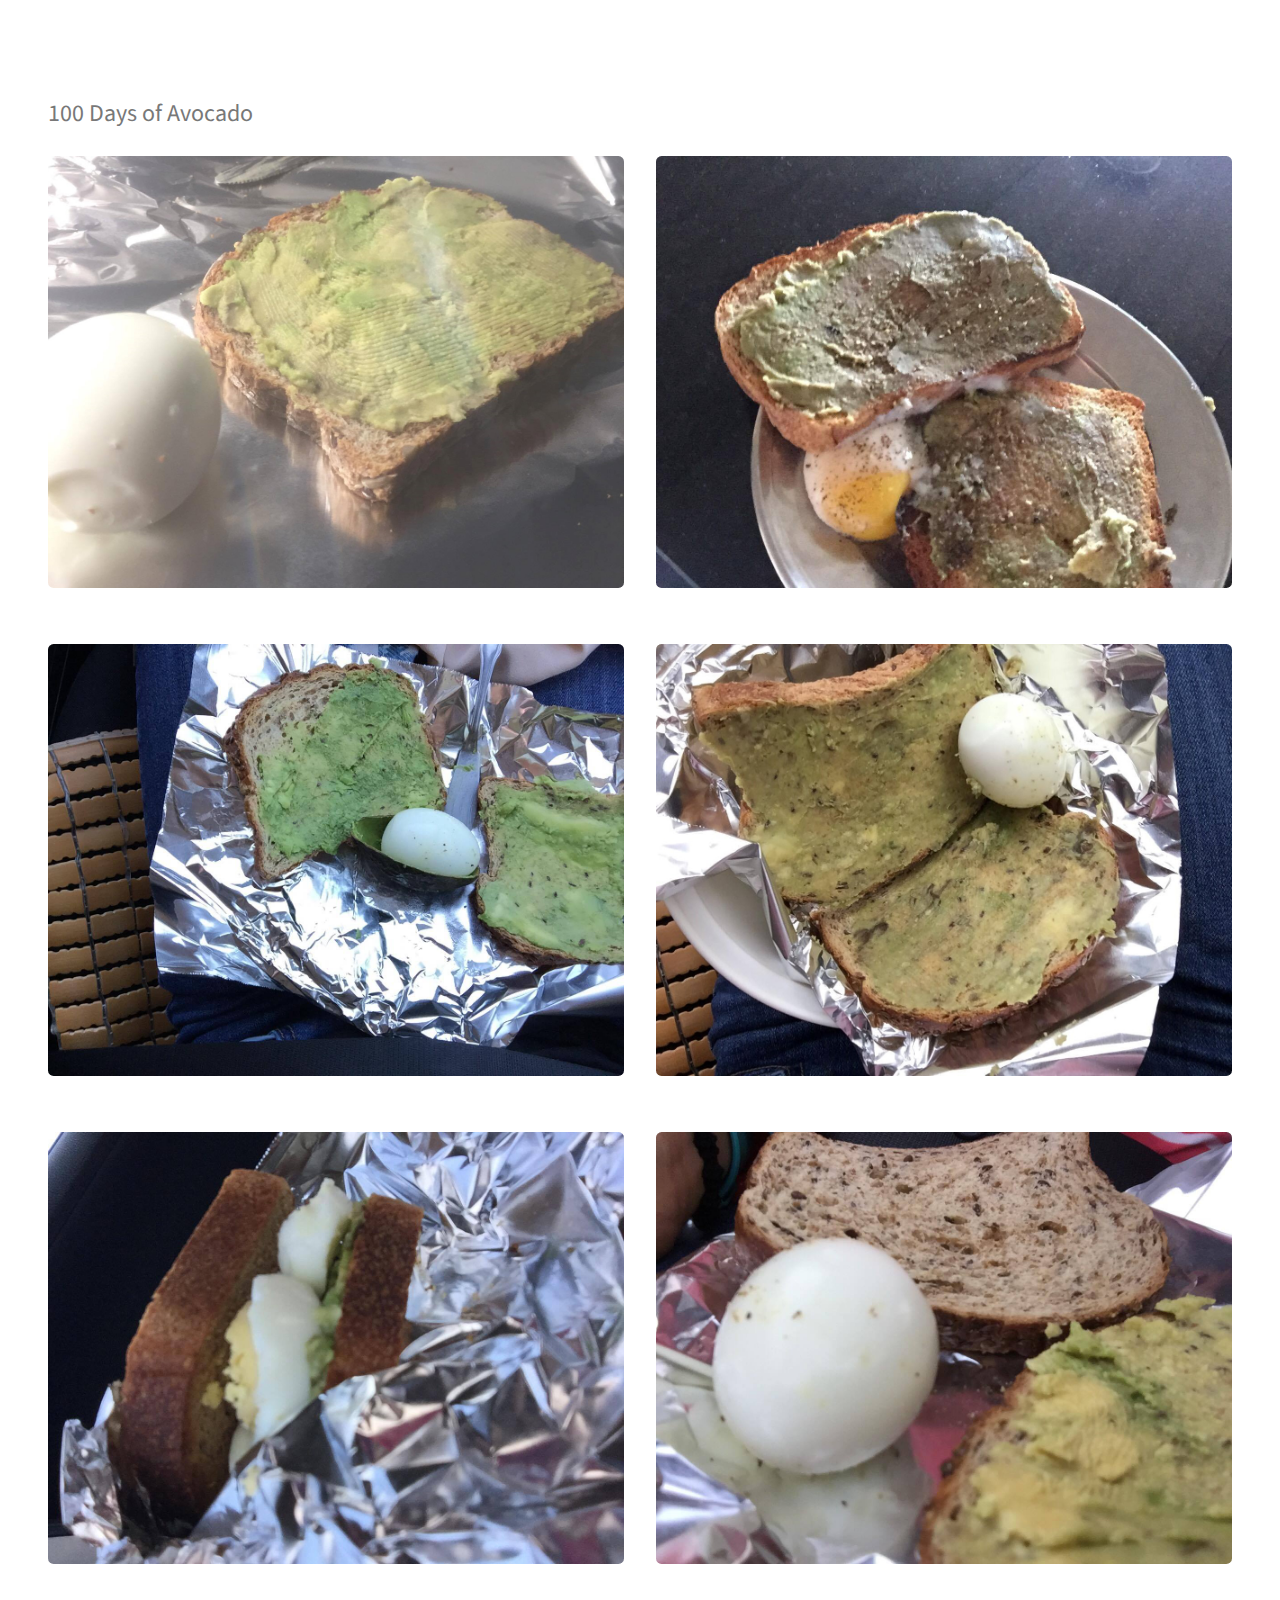
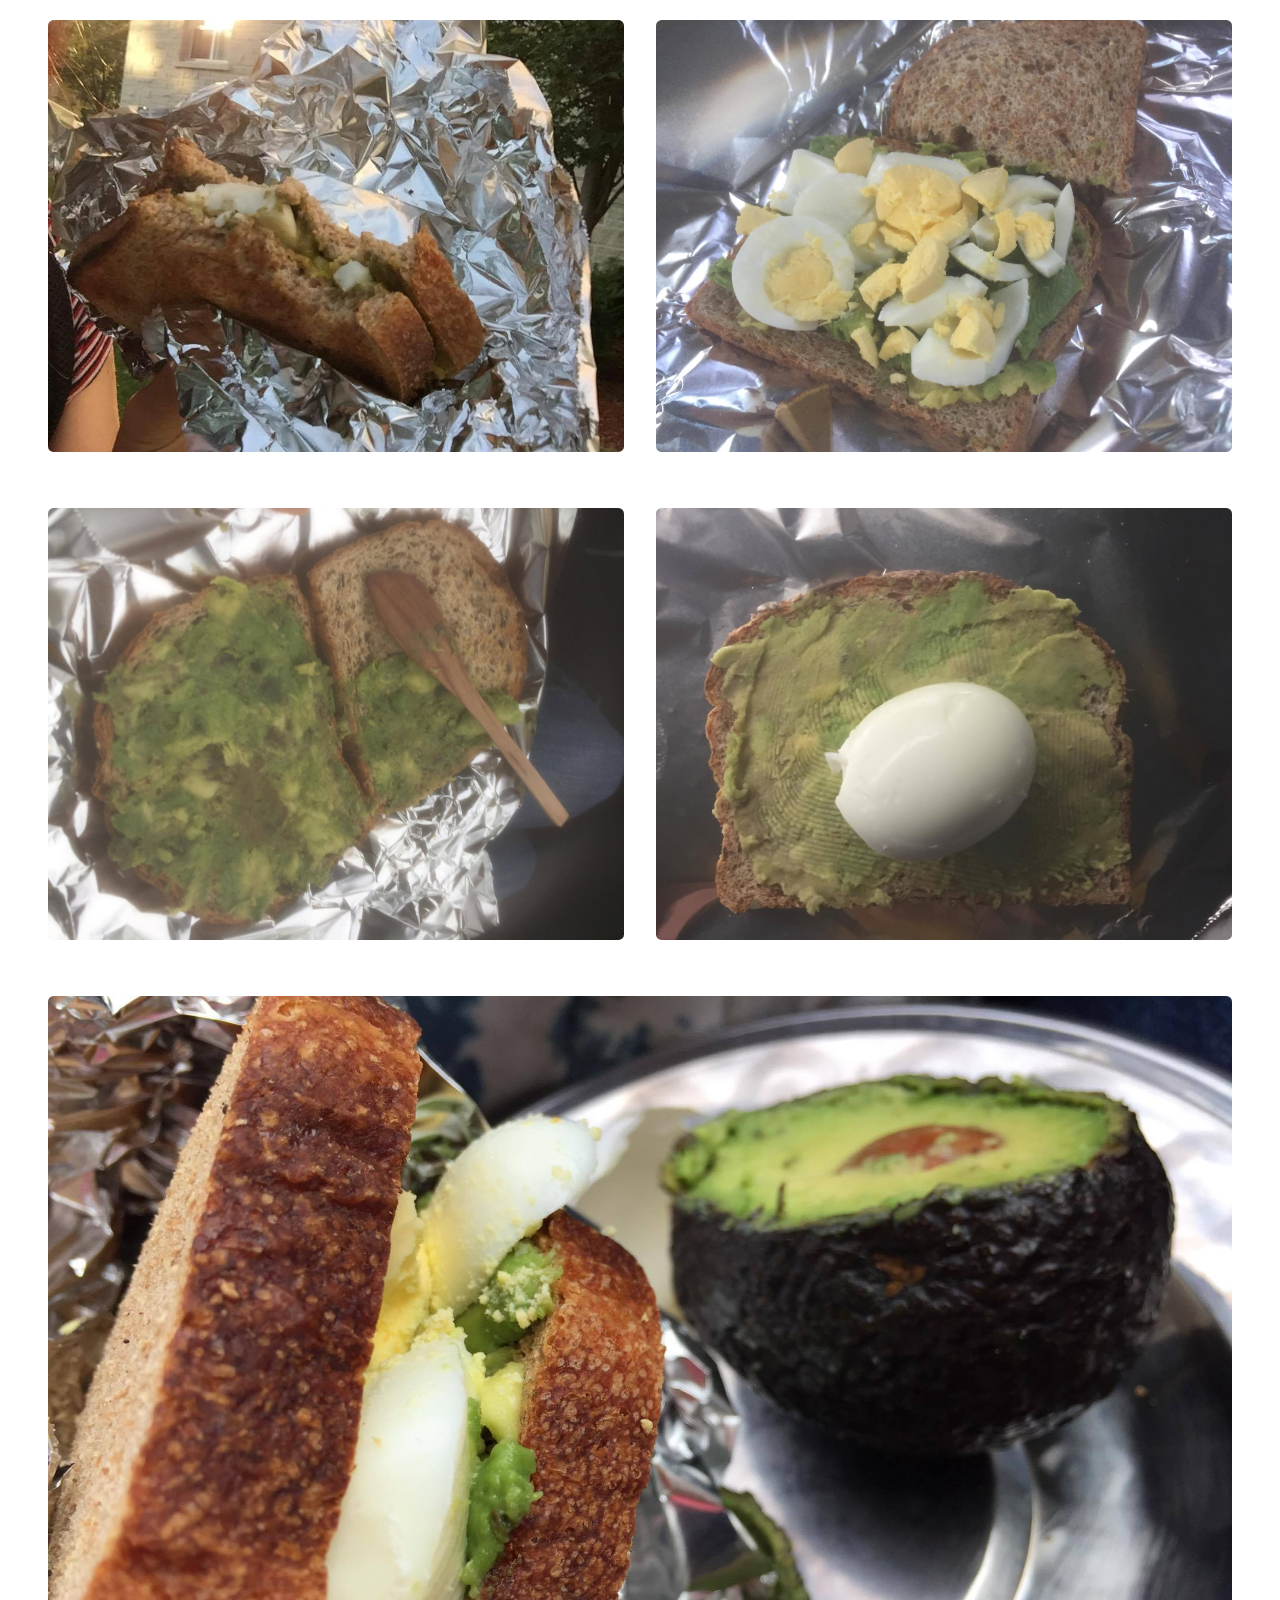
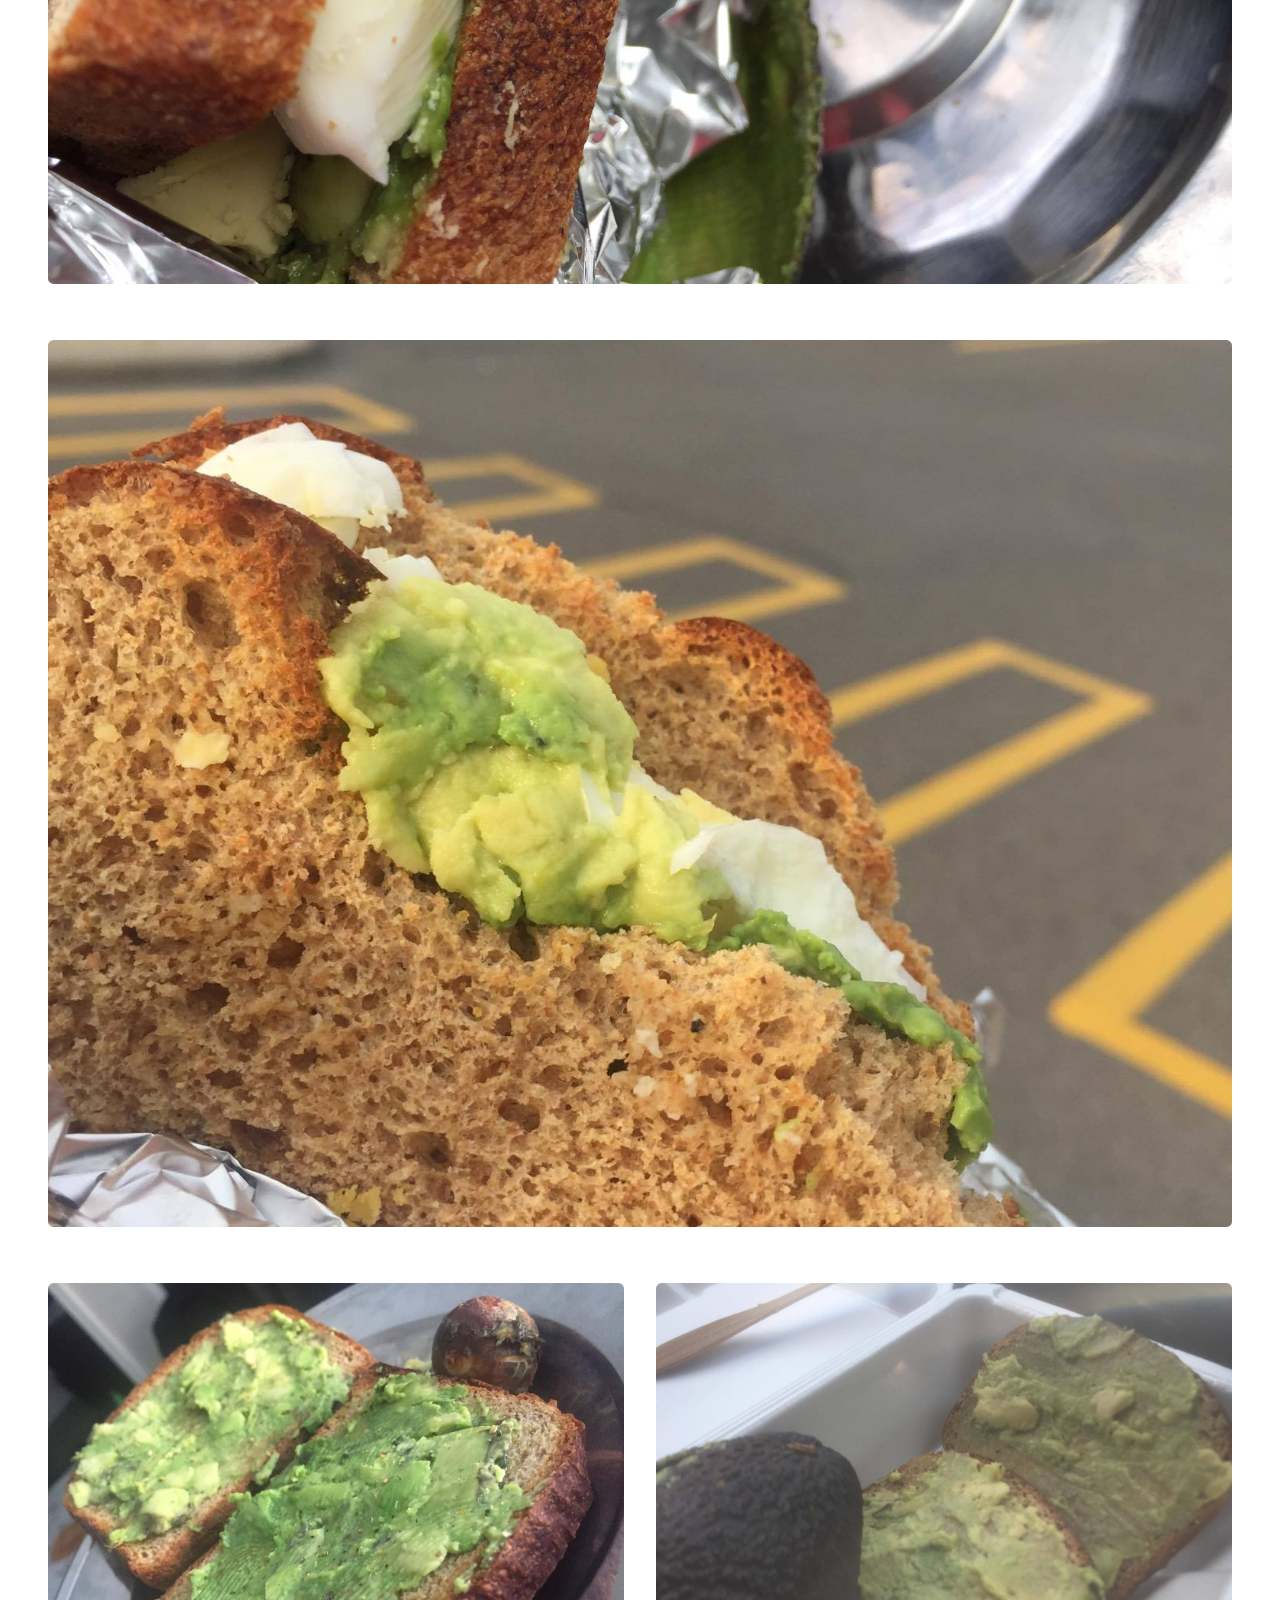
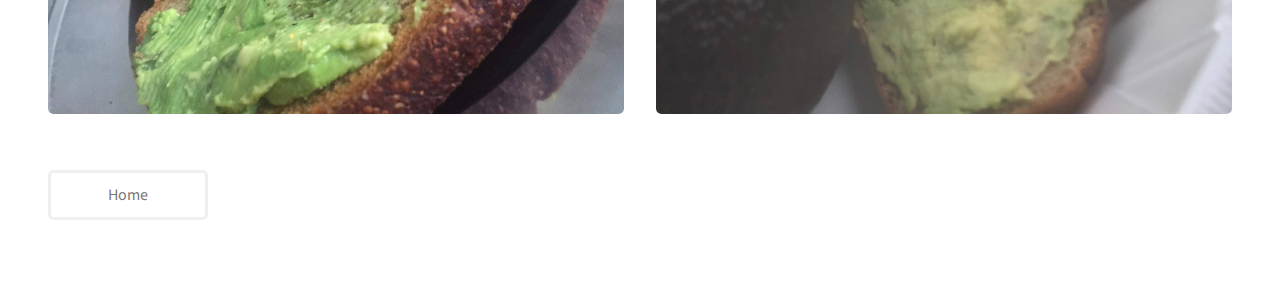
==== commit 2e67af8e: "fixed avocado page" ====
--- a/avocado.html
+++ b/avocado.html
@@ -23,91 +23,72 @@
 
 				<!-- Two -->
 					<section id="two">
-						<h2>Avocado</h2>
+						<h2>100 Days of Avocado</h2>
 						<div class="row">
+                            <article class="6u 12u$(xsmall) work-item">
+								<a href="images/fulls/15.jpg" class="image fit thumb"><img src="images/thumbs/15.jpg" alt="" /></a>
+								
+							</article>
+                            <article class="6u 12u$(xsmall) work-item">
+								<a href="images/fulls/16.jpg" class="image fit thumb"><img src="images/thumbs/16.jpg" alt="" /></a>
+								
+							</article>
 							<article class="6u 12u$(xsmall) work-item">
 								<a href="images/fulls/01.jpg" class="image fit thumb"><img src="images/thumbs/01.jpg" alt="" /></a>
-								<h3>Magna sed consequat tempus</h3>
-								<p>Lorem ipsum dolor sit amet nisl sed nullam feugiat.</p>
+								
 							</article>
 							<article class="6u$ 12u$(xsmall) work-item">
 								<a href="images/fulls/02.jpg" class="image fit thumb"><img src="images/thumbs/02.jpg" alt="" /></a>
-								<h3>Ultricies lacinia interdum</h3>
-								<p>Lorem ipsum dolor sit amet nisl sed nullam feugiat.</p>
+							
 							</article>
 							<article class="6u 12u$(xsmall) work-item">
 								<a href="images/fulls/03.jpg" class="image fit thumb"><img src="images/thumbs/03.jpg" alt="" /></a>
-								<h3>Tortor metus commodo</h3>
-								<p>Lorem ipsum dolor sit amet nisl sed nullam feugiat.</p>
+								
 							</article>
 							<article class="6u$ 12u$(xsmall) work-item">
 								<a href="images/fulls/04.jpg" class="image fit thumb"><img src="images/thumbs/04.jpg" alt="" /></a>
-								<h3>Quam neque phasellus</h3>
-								<p>Lorem ipsum dolor sit amet nisl sed nullam feugiat.</p>
+								
 							</article>
 							<article class="6u 12u$(xsmall) work-item">
 								<a href="images/fulls/05.jpg" class="image fit thumb"><img src="images/thumbs/05.jpg" alt="" /></a>
-								<h3>Nunc enim commodo aliquet</h3>
-								<p>Lorem ipsum dolor sit amet nisl sed nullam feugiat.</p>
+								
 							</article>
 							<article class="6u$ 12u$(xsmall) work-item">
 								<a href="images/fulls/06.jpg" class="image fit thumb"><img src="images/thumbs/06.jpg" alt="" /></a>
-								<h3>Risus ornare lacinia</h3>
-								<p>Lorem ipsum dolor sit amet nisl sed nullam feugiat.</p>
-							</article>
-                            <article class="6u$ 12u$(xsmall) work-item">
-								<a href="images/fulls/07.jpg" class="image fit thumb"><img src="images/thumbs/07.jpg" alt="" /></a>
-								<h3>Risus ornare lacinia</h3>
-								<p>Lorem ipsum dolor sit amet nisl sed nullam feugiat.</p>
-							</article>
-                            <article class="6u$ 12u$(xsmall) work-item">
-								<a href="images/fulls/078.jpg" class="image fit thumb"><img src="images/thumbs/08.jpg" alt="" /></a>
-								<h3>Risus ornare lacinia</h3>
-								<p>Lorem ipsum dolor sit amet nisl sed nullam feugiat.</p>
+								
 							</article>
                             <article class="6u 12u$(xsmall) work-item">
+								<a href="images/fulls/12.jpg" class="image fit thumb"><img src="images/thumbs/12.jpg" alt="" /></a>
+								
+							</article>
+                       
+                            <article class="6u 12u$(xsmall) work-item">
+								<a href="images/fulls/11.jpg" class="image fit thumb"><img src="images/thumbs/11.jpg" alt="" /></a>
+								
+							</article>
+                            <article class="12u$ 12u$(xsmall) work-item">
+								<a href="images/fulls/08.jpg" class="image fit thumb"><img src="images/thumbs/08.jpg" alt="" /></a>
+								
+							</article>
+                            
+							
+							
+							<article class="12u$ 12u$(xsmall) work-item">
+								<a href="images/fulls/14.jpg" class="image fit thumb"><img src="images/thumbs/14.jpg" alt="" /></a>
+								
+							</article>
+                            
+                            <article class="6u 12u$(xsmall) work-item">
 								<a href="images/fulls/09.jpg" class="image fit thumb"><img src="images/thumbs/09.jpg" alt="" /></a>
-								<h3>Magna sed consequat tempus</h3>
-								<p>Lorem ipsum dolor sit amet nisl sed nullam feugiat.</p>
+								
 							</article>
 							<article class="6u$ 12u$(xsmall) work-item">
 								<a href="images/fulls/10.jpg" class="image fit thumb"><img src="images/thumbs/10.jpg" alt="" /></a>
-								<h3>Ultricies lacinia interdum</h3>
-								<p>Lorem ipsum dolor sit amet nisl sed nullam feugiat.</p>
-							</article>
-							<article class="6u 12u$(xsmall) work-item">
-								<a href="images/fulls/11.jpg" class="image fit thumb"><img src="images/thumbs/11.jpg" alt="" /></a>
-								<h3>Tortor metus commod</h3>
-								<p>Lorem ipsum dolor sit amet nisl sed nullam feugiat.</p>
-							</article>
-							<article class="6u$ 12u$(xsmall) work-item">
-								<a href="images/fulls/12.jpg" class="image fit thumb"><img src="images/thumbs/12.jpg" alt="" /></a>
-								<h3>Quam neque phasellus</h3>
-								<p>Lorem ipsum dolor sit amet nisl sed nullam feugiat.</p>
-							</article>
-							<article class="6u 12u$(xsmall) work-item">
-								<a href="images/fulls/13.jpg" class="image fit thumb"><img src="images/thumbs/13.jpg" alt="" /></a>
-								<h3>Nunc enim commodo aliquet</h3>
-								<p>Lorem ipsum dolor sit amet nisl sed nullam feugiat.</p>
-							</article>
-							<article class="6u$ 12u$(xsmall) work-item">
-								<a href="images/fulls/14.jpg" class="image fit thumb"><img src="images/thumbs/14.jpg" alt="" /></a>
-								<h3>Risus ornare lacinia</h3>
-								<p>Lorem ipsum dolor sit amet nisl sed nullam feugiat.</p>
-							</article>
-                            <article class="6u$ 12u$(xsmall) work-item">
-								<a href="images/fulls/15.jpg" class="image fit thumb"><img src="images/thumbs/15.jpg" alt="" /></a>
-								<h3>Risus ornare lacinia</h3>
-								<p>Lorem ipsum dolor sit amet nisl sed nullam feugiat.</p>
-							</article>
-                            <article class="6u$ 12u$(xsmall) work-item">
-								<a href="images/fulls/16.jpg" class="image fit thumb"><img src="images/thumbs/16.jpg" alt="" /></a>
-								<h3>Risus ornare lacinia</h3>
-								<p>Lorem ipsum dolor sit amet nisl sed nullam feugiat.</p>
+								
 							</article>
 						</div>
 						<ul class="actions">
-							<li><a href="#" class="button">Full Portfolio</a></li>
+							<li><a href="index.html" class="button">Home</a></li>
 						</ul>
 					</section>
 
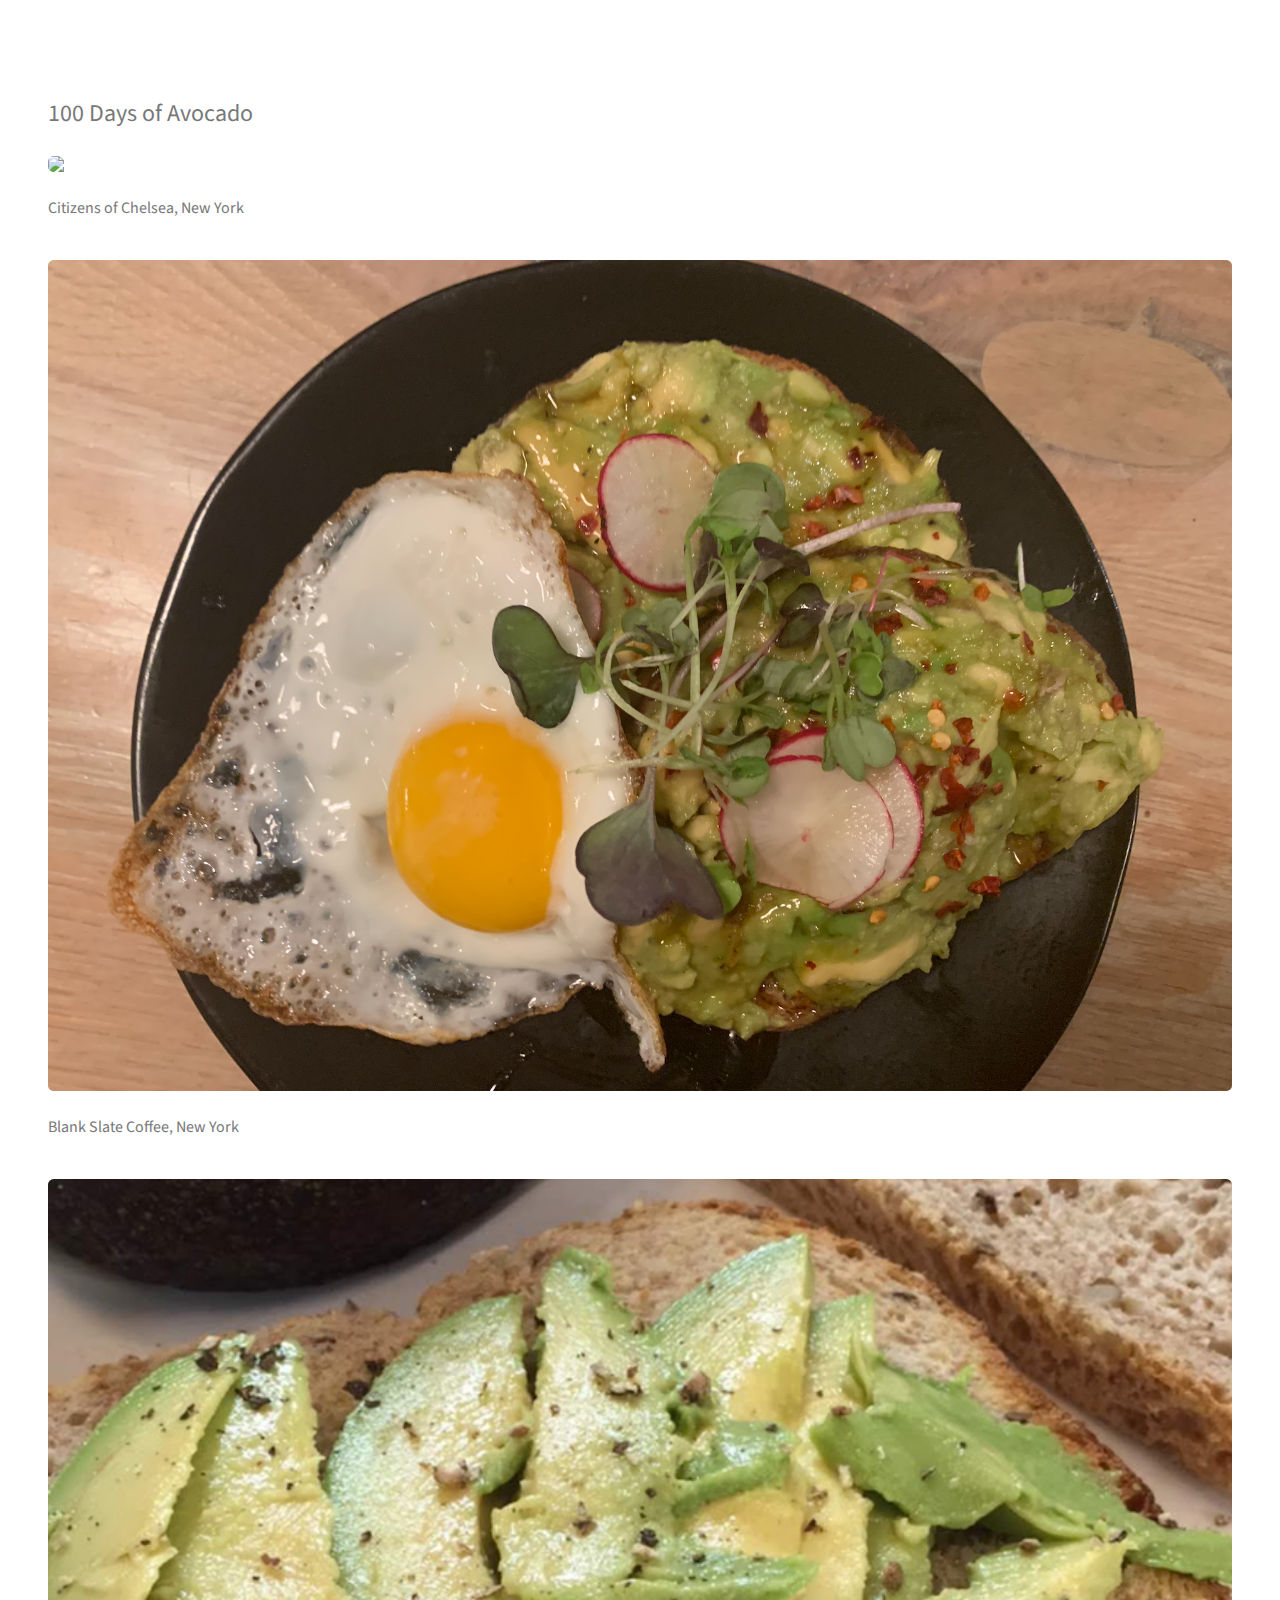
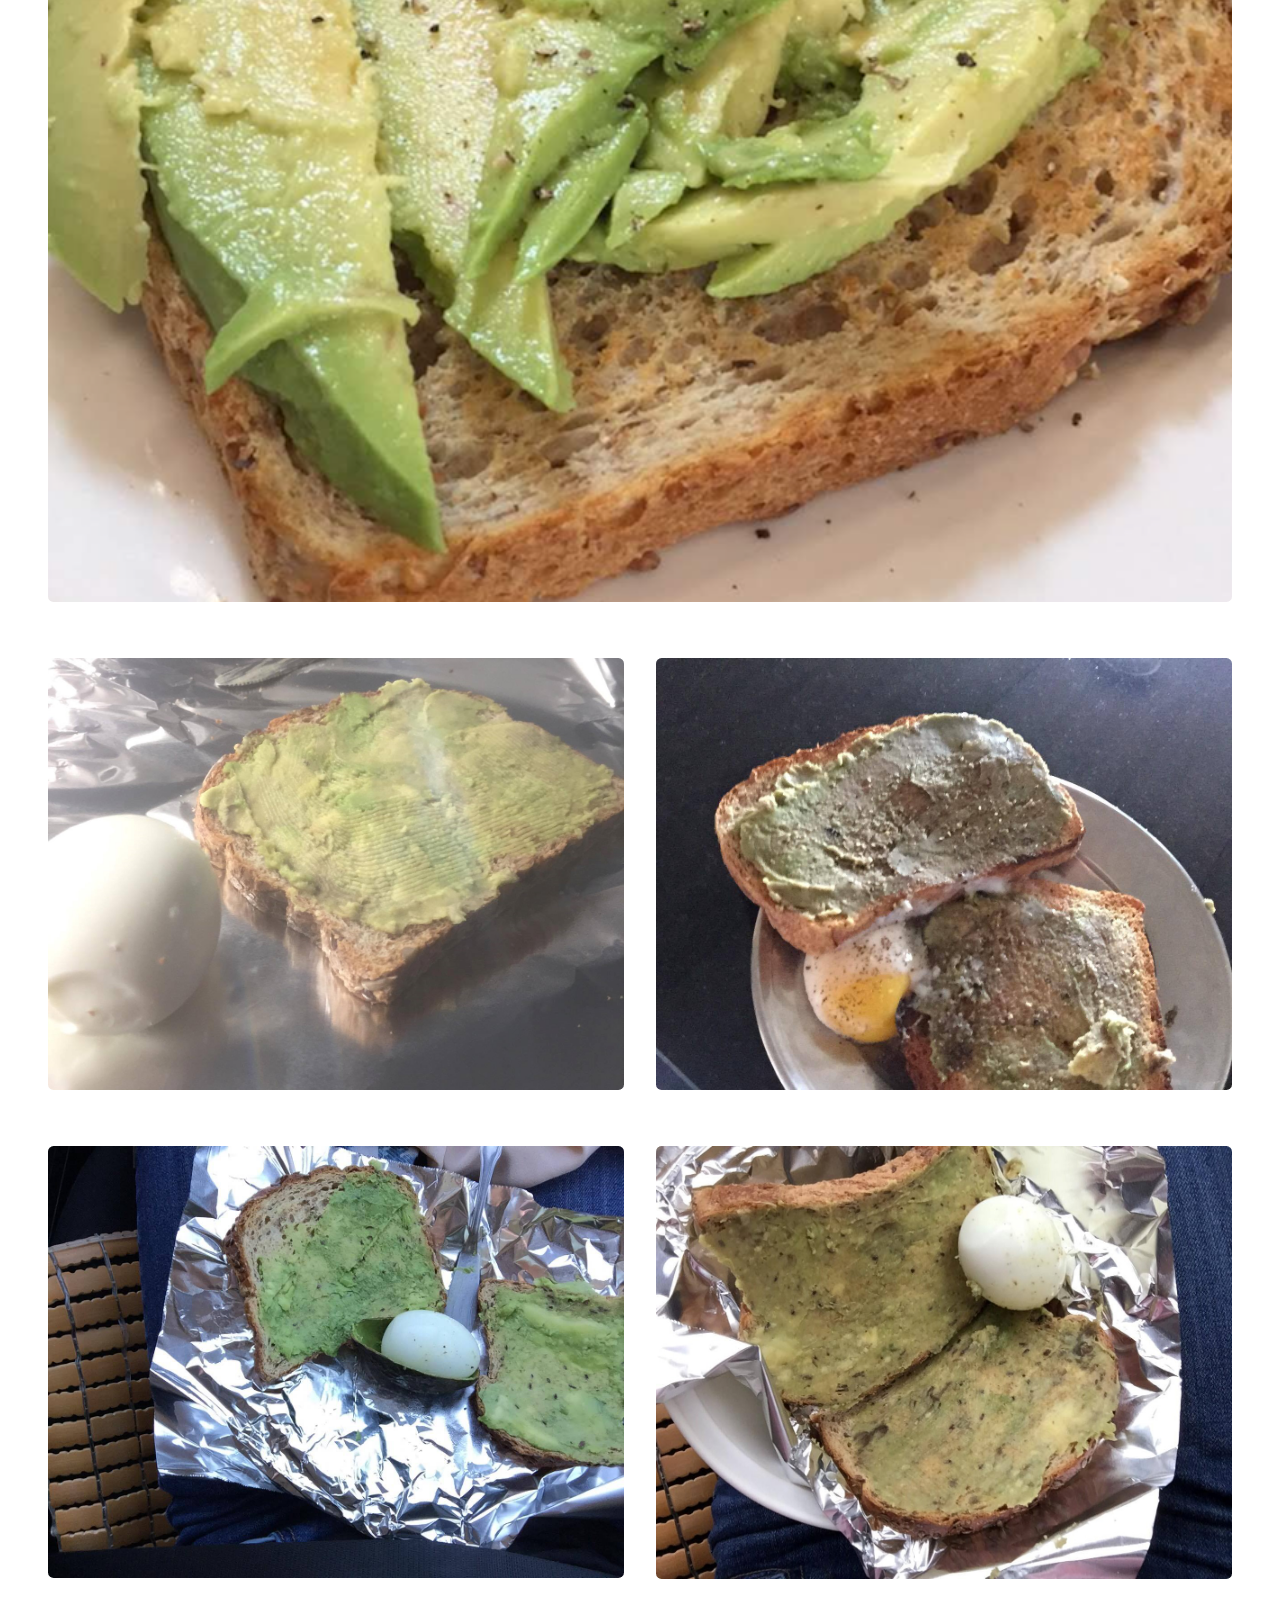
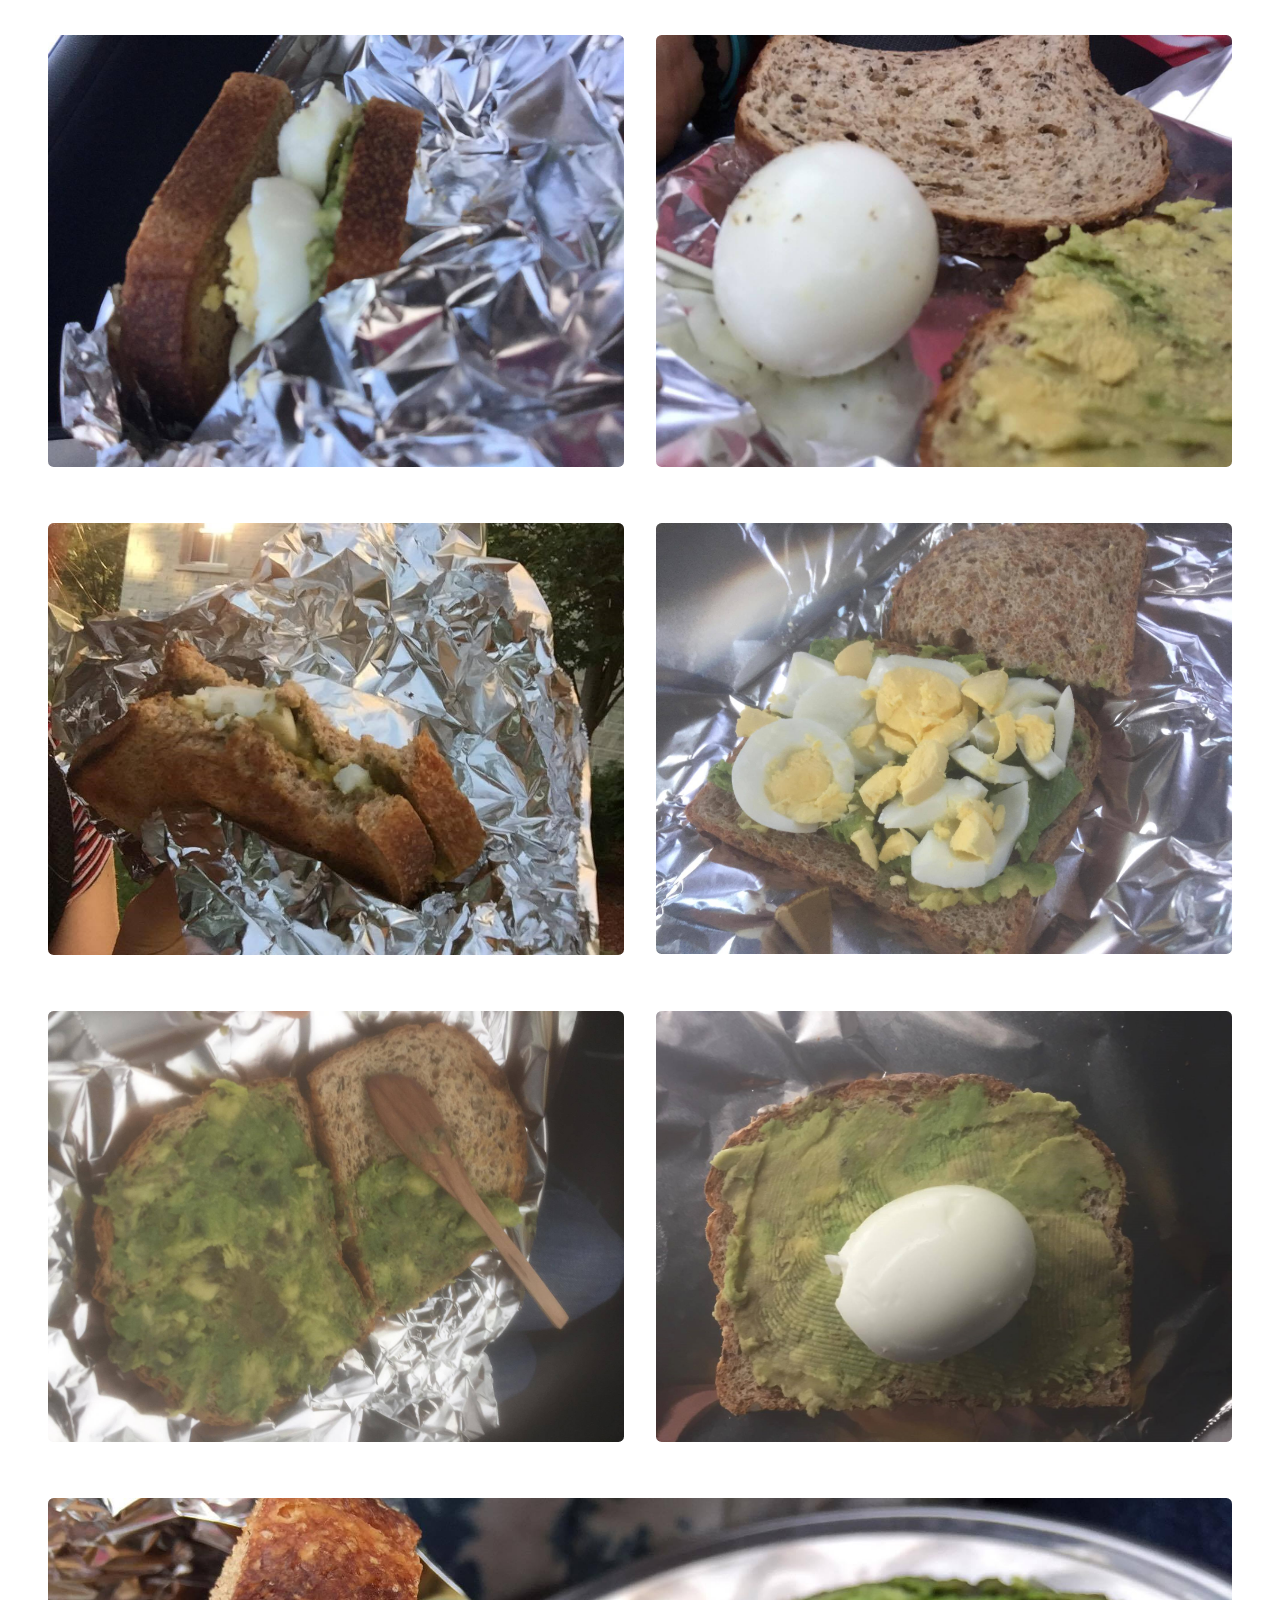
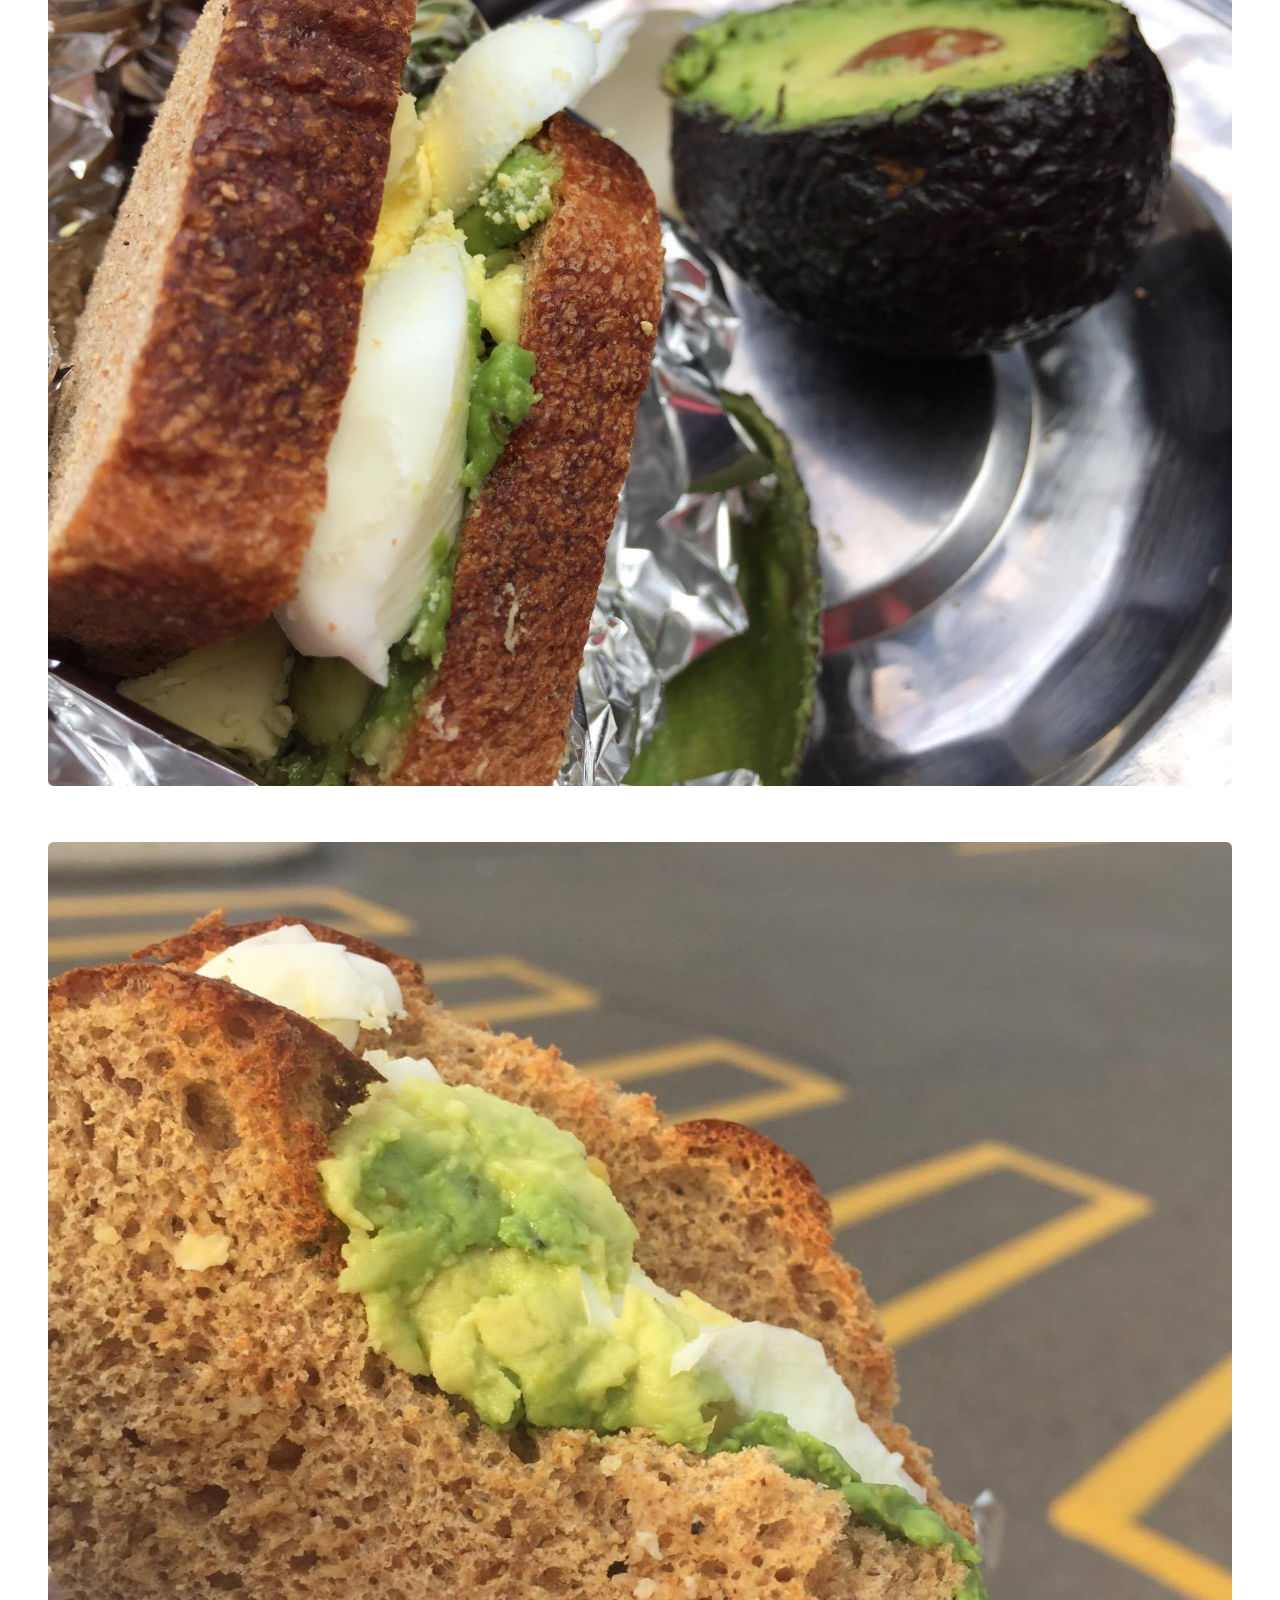
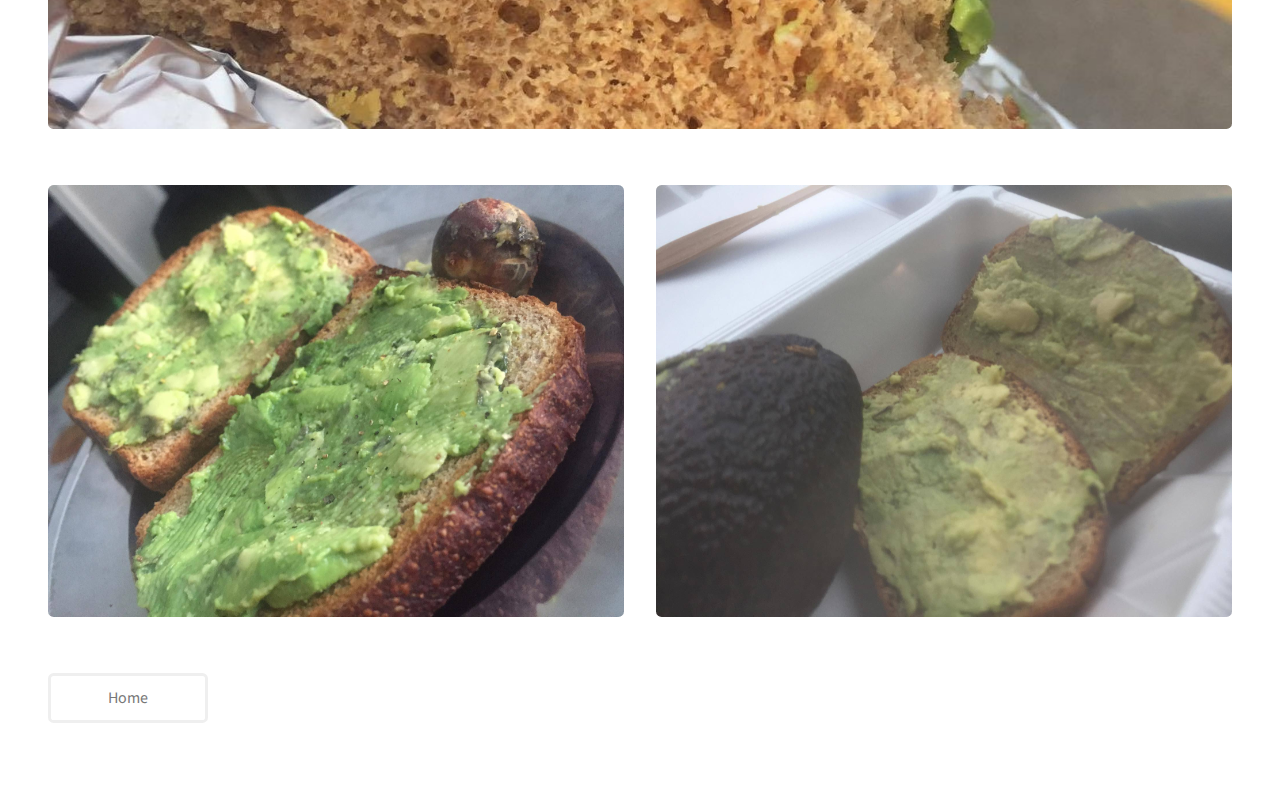
==== commit 26356ef6: "update content and delete unnnecessary files" ====
--- a/avocado.html
+++ b/avocado.html
@@ -20,11 +20,24 @@
 		<!-- Main -->
 			<div id="main">
 
-
 				<!-- Two -->
 					<section id="two">
 						<h2>100 Days of Avocado</h2>
 						<div class="row">
+							<article class="12u$ 12u$(xsmall) work-item">
+								<a href="images/fulls/000.png" class="image fit thumb"><img src="images/thumbs/000.png" /></a>
+								<h3>Citizens of Chelsea, New York</h3>
+
+							</article>
+							<article class="12u 12u$(xsmall) work-item">
+								<a href="images/fulls/001.png" class="image fit thumb"><img src="images/thumbs/001.png" alt="" /></a>
+								<h3>Blank Slate Coffee, New York</h3>
+
+							</article>
+							<article class="12u 12u$(xsmall) work-item">
+									<a href="images/fulls/002.png" class="image fit thumb"><img src="images/thumbs/002.png" alt="" /></a>
+									
+							</article>							
                             <article class="6u 12u$(xsmall) work-item">
 								<a href="images/fulls/15.jpg" class="image fit thumb"><img src="images/thumbs/15.jpg" alt="" /></a>
 								
@@ -90,14 +103,7 @@
 						<ul class="actions">
 							<li><a href="index.html" class="button">Home</a></li>
 						</ul>
-					</section>
-
-				<!-- Three -->
-					
-
-				<!-- Four -->
-				
-					
+					</section>					
 			
 
 		<!-- Scripts -->
